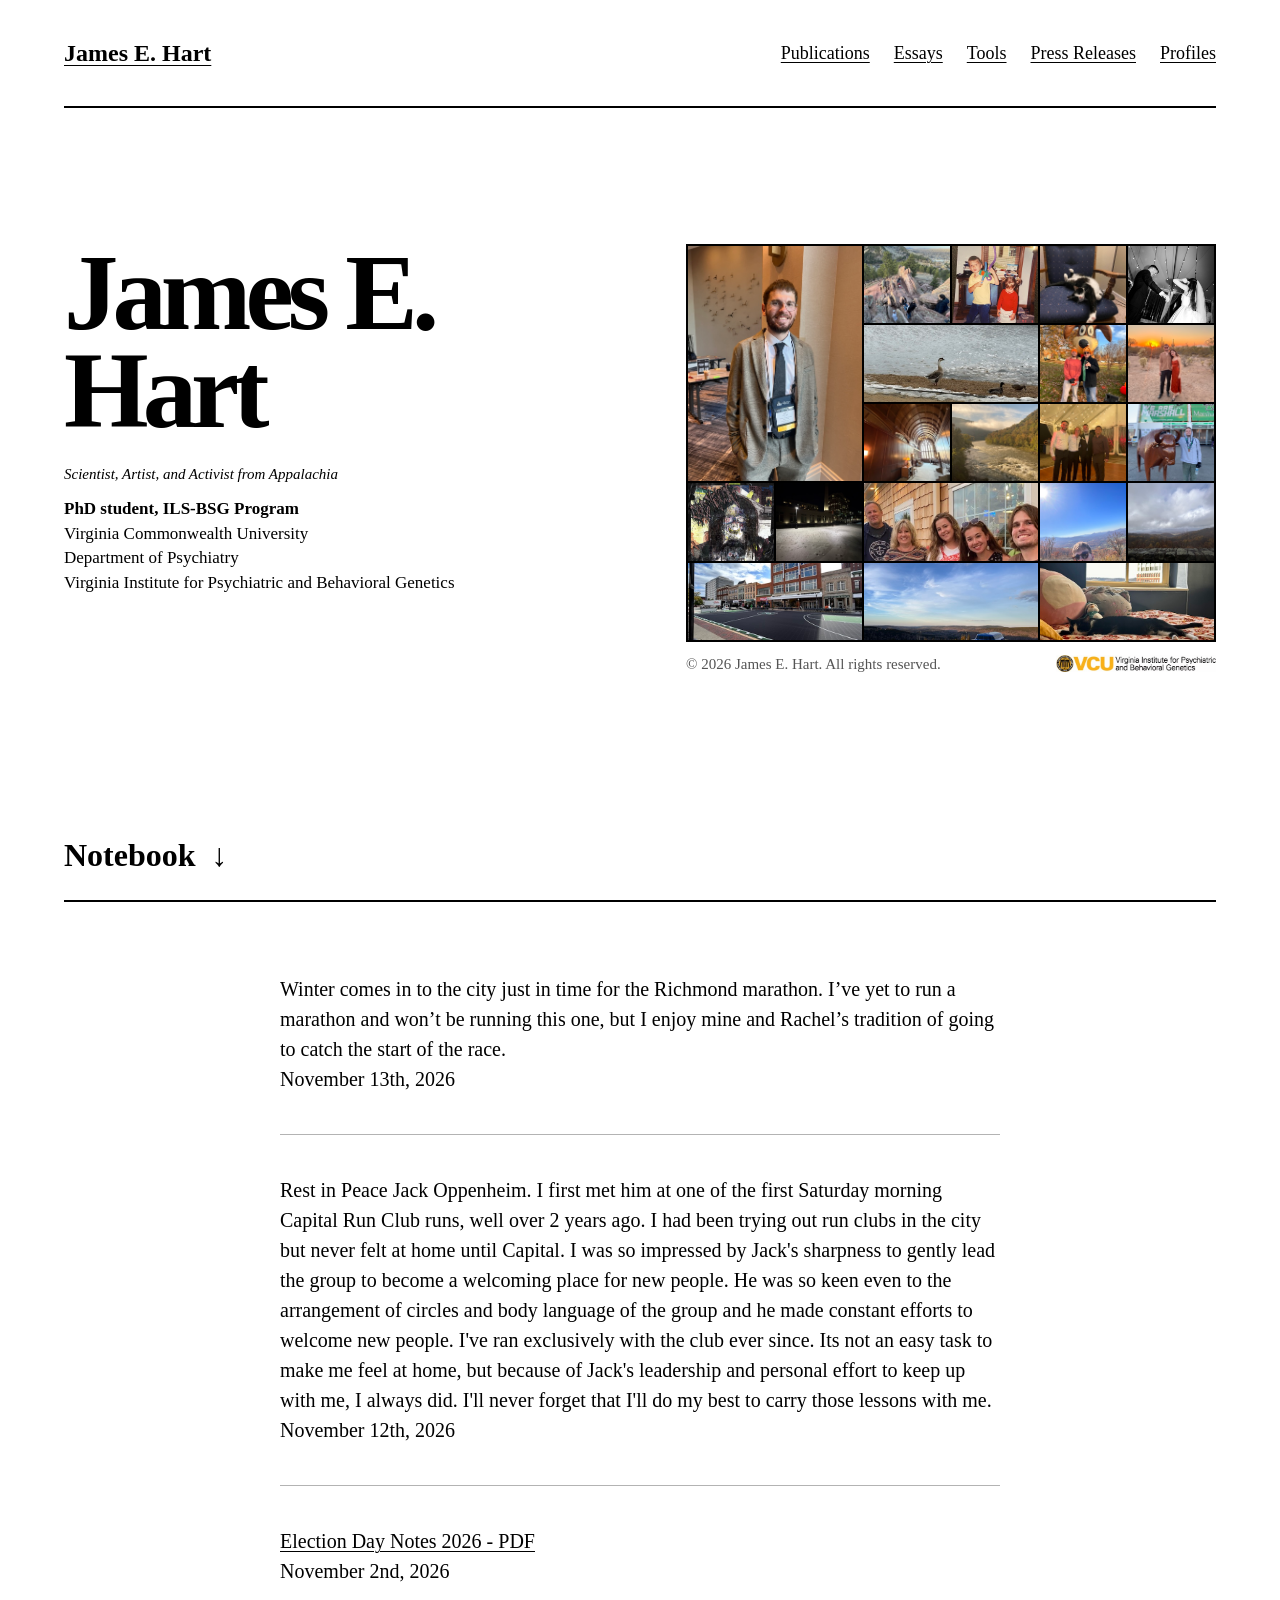
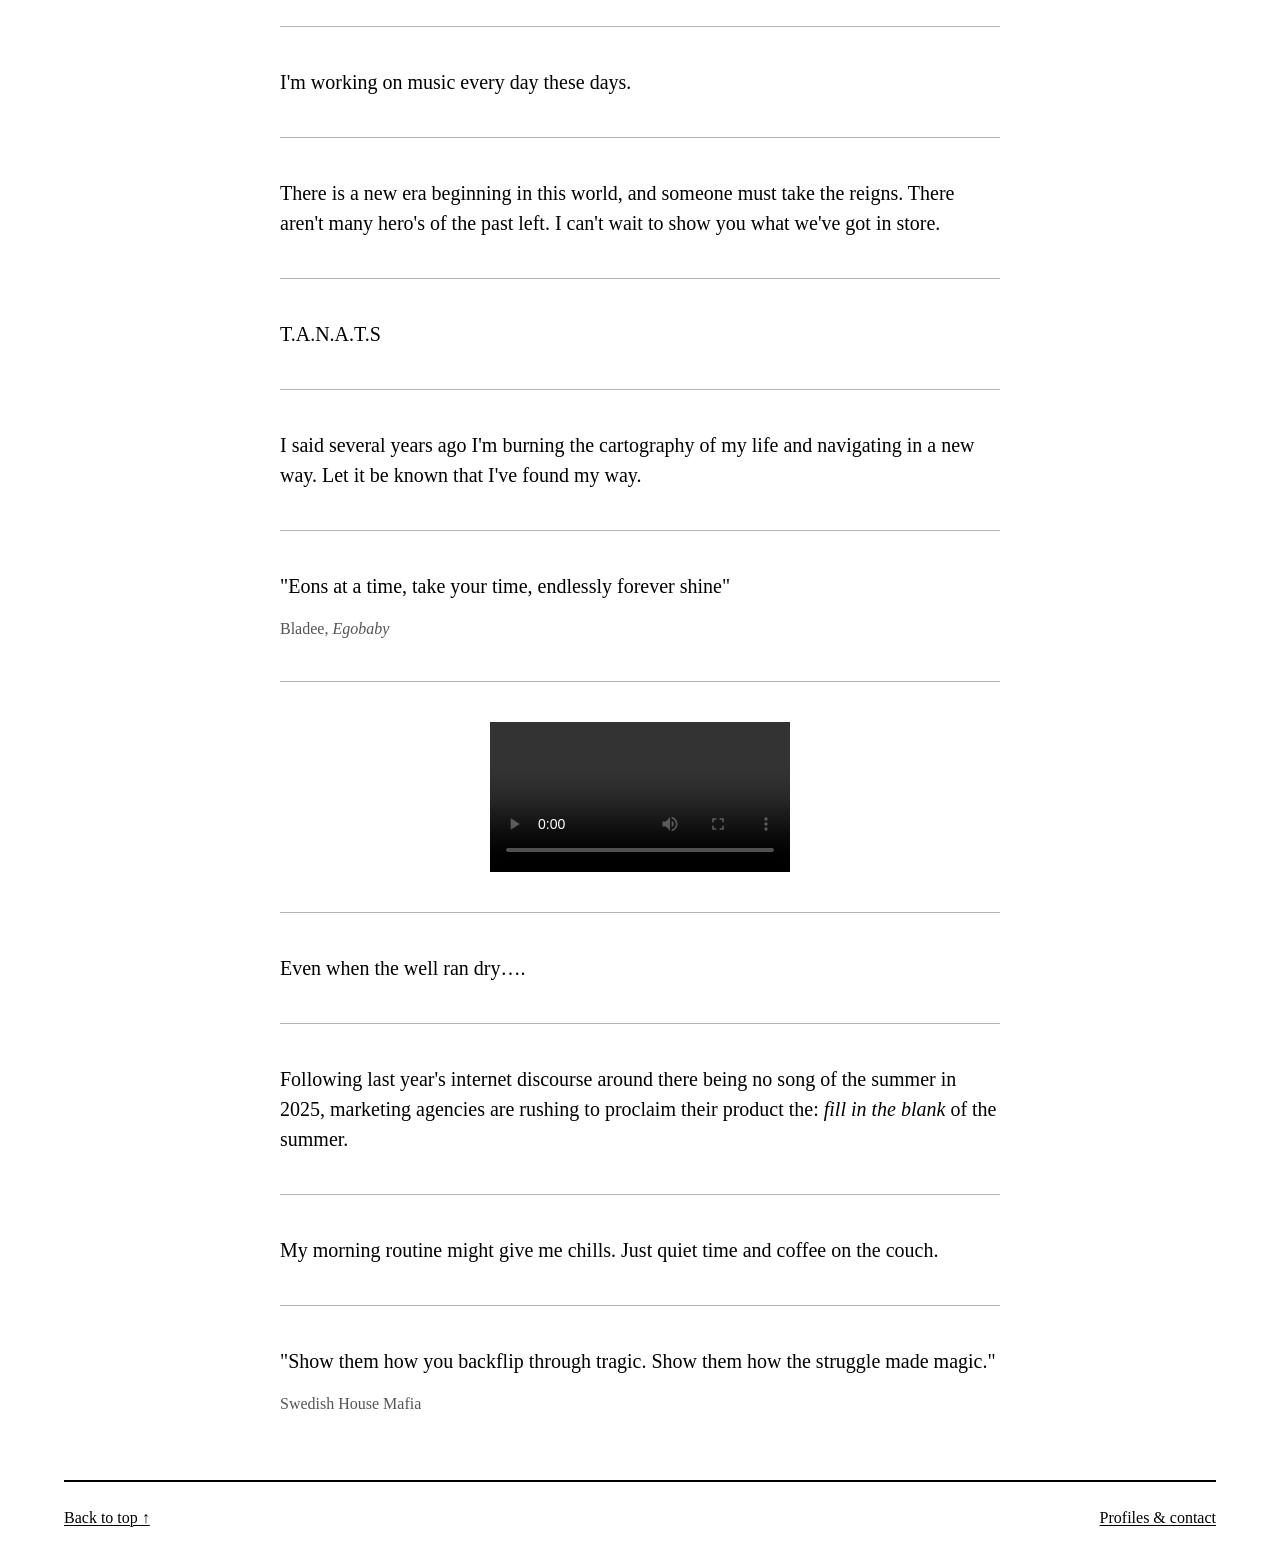
==== index.html @ 98a5e948 "Publish Richmond marathon notebook post" ====
<!doctype html>
<html lang="en">
  <head>
    <meta charset="utf-8" />
    <meta name="viewport" content="width=device-width, initial-scale=1" />
    <meta name="description" content="James E. Hart. PhD student in the ILS-BSG Program at Virginia Commonwealth University. Scientist, artist, and activist from Appalachia." />
    <title>James E. Hart</title>
    <link rel="stylesheet" href="styles.css" />
  </head>
  <body>
    <a class="skip-link" href="#main">Skip to content</a>
    <header class="site-header">
      <a class="site-name" href="index.html">James E. Hart</a>
      <nav class="site-nav" aria-label="Primary">
          <a href="publications.html">Publications</a>
          <a href="essays.html">Essays</a>
          <a href="tools.html">Tools</a>
          <a href="press-releases.html">Press Releases</a>
          <a href="profiles.html">Profiles</a>
      </nav>
    </header>
    <main id="main" class="home-page">
      <section class="introduction" aria-labelledby="name">
        <div class="introduction-content">
          <div class="introduction-copy">
            <h1 id="name">James E.<br /> Hart</h1>
            <p class="home-bio">Scientist, Artist, and Activist from Appalachia</p>
            <p class="affiliation">
              <strong>PhD student, ILS-BSG Program</strong><br />
              Virginia Commonwealth University<br />
              Department of Psychiatry<br />
              Virginia Institute for Psychiatric and Behavioral Genetics
            </p>
          </div>
          <figure class="personal-photos">
            <div class="photo-collage">
              <img class="collage-photo--featured" src="assets/personal-photos/img-4682.jpg" alt="James E. Hart in a suit at a conference" width="750" height="1000" fetchpriority="high" decoding="async" />
              <img class="collage-photo--trail" src="assets/personal-photos/img-1115.jpg" alt="Hikers on a rocky overlook above a wooded valley" width="360" height="480" decoding="async" />
              <img class="collage-photo--childhood" src="assets/personal-photos/img-0429.jpg" alt="Two children standing together at home" width="476" height="480" decoding="async" />
              <img class="collage-photo--cat" src="assets/personal-photos/img-1370.jpg" alt="A cat stretched out on a blue armchair" width="360" height="480" decoding="async" />
              <img class="collage-photo--wedding" src="assets/personal-photos/rachel-jimmy-320.jpg" alt="A couple celebrating their wedding under string lights" width="320" height="480" decoding="async" />
              <img class="collage-photo--river" src="assets/personal-photos/img-0581.jpg" alt="Geese beside a partially frozen river" width="480" height="360" decoding="async" />
              <img class="collage-photo--mascot" src="assets/personal-photos/img-0016.jpg" alt="Two people beside a large dog mascot on an autumn day" width="360" height="480" decoding="async" />
              <img class="collage-photo--sunset" src="assets/personal-photos/img-9806.jpg" alt="A couple together outdoors at sunset" width="360" height="480" decoding="async" />
              <img class="collage-photo--walkway" src="assets/personal-photos/img-0617.jpg" alt="Inside a covered wooden footbridge" width="360" height="480" decoding="async" />
              <img class="collage-photo--rapids" src="assets/personal-photos/img-1454-2.jpg" alt="Sunlight over a river running between wooded hills" width="360" height="480" decoding="async" />
              <img class="collage-photo--friends" src="assets/personal-photos/img-7193.jpg" alt="Four friends dressed up beneath string lights" width="360" height="480" decoding="async" />
              <img class="collage-photo--marshall" src="assets/personal-photos/img-4035.jpg" alt="James beside a bronze bison at Marshall University" width="360" height="480" decoding="async" />
              <img class="collage-photo--artwork" src="assets/personal-photos/cold-visions-cover.webp" alt="Bladee's Cold Visions album cover" width="1065" height="1065" decoding="async" />
              <img class="collage-photo--snow" src="assets/personal-photos/img-0533.jpg" alt="A snow-covered walkway at night" width="480" height="360" decoding="async" />
              <img class="collage-photo--family" src="assets/personal-photos/img-7211.jpg" alt="Five people sitting together on a porch" width="480" height="480" decoding="async" />
              <img class="collage-photo--overlook" src="assets/personal-photos/img-4969.jpg" alt="A sunny mountain view with a face peeking into the foreground" width="480" height="360" decoding="async" />
              <img class="collage-photo--mountains" src="assets/personal-photos/img-4979.jpg" alt="Layered mountains beneath a cloudy sky" width="480" height="360" decoding="async" />
              <img class="collage-photo--downtown" src="assets/personal-photos/img-4902.jpg" alt="Brick buildings along a downtown street" width="480" height="360" decoding="async" />
              <img class="collage-photo--ski" src="assets/personal-photos/img-6771.jpg" alt="A ski lift against a mountain skyline" width="480" height="360" decoding="async" />
              <img class="collage-photo--bed" src="assets/personal-photos/img-5001.jpg" alt="A cat stretched across a bed beside a sunlit window" width="480" height="360" decoding="async" />
            </div>
            <figcaption>
              <span>&copy; 2026 James E. Hart. All rights reserved.</span>
              <img class="institute-mark" src="assets/personal-photos/vipbg-mark.jpg" alt="Virginia Commonwealth University, Virginia Institute for Psychiatric and Behavioral Genetics" width="480" height="51" decoding="async" />
            </figcaption>
          </figure>
        </div>
        <a class="notebook-jump" href="#notebook">
          <span>Notebook</span><span aria-hidden="true">↓</span>
        </a>
      </section>

      <section id="notebook" class="notebook" aria-label="Notebook" tabindex="-1">
        <div class="reading-column">
          <div class="notebook-entries">
            <article id="richmond-marathon-2026" class="notebook-entry" aria-label="Richmond marathon">
              <p>
                Winter comes in to the city just in time for the Richmond marathon. I’ve yet to run a marathon and won’t be running this one, but I enjoy mine and Rachel’s tradition of going to catch the start of the race.<br />
                <time datetime="2026-11-13">November 13th, 2026</time>
              </p>
            </article>

            <article id="rest-in-peace-jack-oppenheim" class="notebook-entry" aria-label="Rest in Peace Jack Oppenheim">
              <p>
                Rest in Peace Jack Oppenheim. I first met him at one of the first Saturday morning Capital Run Club runs, well over 2 years ago. I had been trying out run clubs in the city but never felt at home until Capital. I was so impressed by Jack's sharpness to gently lead the group to become a welcoming place for new people. He was so keen even to the arrangement of circles and body language of the group and he made constant efforts to welcome new people. I've ran exclusively with the club ever since. Its not an easy task to make me feel at home, but because of Jack's leadership and personal effort to keep up with me, I always did. I'll never forget that I'll do my best to carry those lessons with me.<br />
                <time datetime="2026-11-12">November 12th, 2026</time>
              </p>
            </article>

            <article id="election-day-notes-2026" class="notebook-entry" aria-label="Election Day Notes 2026 - PDF">
              <p>
                <a href="assets/notebook/election-day-notes-2026.pdf">Election Day Notes 2026 - PDF</a><br />
                <time datetime="2026-11-02">November 2nd, 2026</time>
              </p>
            </article>

            <article class="notebook-entry" aria-label="Note">
              <p>I'm working on music every day these days.</p>
            </article>

            <article class="notebook-entry" aria-label="Note">
              <p>There is a new era beginning in this world, and someone must take the reigns. There aren't many hero's of the past left. I can't wait to show you what we've got in store.</p>
            </article>

            <article class="notebook-entry" aria-label="Note">
              <p>T.A.N.A.T.S</p>
            </article>

            <article class="notebook-entry" aria-label="Note">
              <p>I said several years ago I'm burning the cartography of my life and navigating in a new way. Let it be known that I've found my way.</p>
            </article>

            <article class="notebook-entry" aria-label="Quote from Bladee">
              <blockquote>
                <p>"Eons at a time, take your time, endlessly forever shine"</p>
              </blockquote>
              <p class="quote-credit">Bladee, <cite>Egobaby</cite></p>
            </article>

            <article class="notebook-entry" aria-label="Video">
              <video controls playsinline preload="metadata" aria-label="Notebook video">
                <source src="assets/IMG_5466.mov#t=0.1" type="video/mp4" />
                <a href="assets/IMG_5466.mov">Download the video</a>.
              </video>
            </article>

            <article class="notebook-entry" aria-label="Note">
              <p>Even when the well ran dry&hellip;.</p>
            </article>

            <article class="notebook-entry" aria-label="Note">
              <p>Following last year's internet discourse around there being no song of the summer in 2025, marketing agencies are rushing to proclaim their product the: <em>fill in the blank</em> of the summer.</p>
            </article>

            <article class="notebook-entry" aria-label="Note">
              <p>My morning routine might give me chills. Just quiet time and coffee on the couch.</p>
            </article>

            <article class="notebook-entry" aria-label="Quote from Swedish House Mafia">
              <blockquote>
                <p>"Show them how you backflip through tragic. Show them how the struggle made magic."</p>
              </blockquote>
              <p class="quote-credit">Swedish House Mafia</p>
            </article>
          </div>
        </div>
      </section>
    </main>
    <footer class="site-footer">
      <a href="#main">Back to top ↑</a>
      <a href="profiles.html">Profiles &amp; contact</a>
    </footer>
  </body>
</html>
---- styles.css ----
/* James E. Hart — black ink, white paper, and personal photographs. */
:root {
  color-scheme: light;
  --paper: #fff;
  --ink: #000;
  --secondary: #555;
  --rule: #b3b3b3;
  --site-width: 1152px;
  --reading-width: 720px;
  font-family: "Times New Roman", Times, serif;
  color: var(--ink);
  background: var(--paper);
}

* {
  box-sizing: border-box;
}

html {
  scroll-behavior: smooth;
}

body {
  margin: 0;
  font-family: inherit;
  font-size: 1.25rem;
  line-height: 1.5;
  overflow-wrap: break-word;
}

a {
  color: inherit;
  text-decoration-thickness: 1px;
  text-underline-offset: 0.15em;
}

a:hover {
  text-decoration-thickness: 2px;
}

:focus-visible {
  outline: 2px solid var(--ink);
  outline-offset: 5px;
}

img,
video {
  display: block;
  max-width: 100%;
}

figure,
blockquote {
  margin: 0;
}

h1,
h2,
h3,
p {
  margin-top: 0;
}

.skip-link {
  position: absolute;
  top: 1rem;
  left: 1rem;
  z-index: 1;
  padding: 0.5rem 1rem;
  color: var(--paper);
  background: var(--ink);
  transform: translateY(-200%);
}

.skip-link:focus {
  transform: none;
}

.site-header,
.home-page,
.site-footer {
  width: min(var(--site-width), calc(100% - 4rem));
  margin-inline: auto;
}

.site-header {
  min-height: 108px;
  display: flex;
  align-items: center;
  justify-content: space-between;
  gap: 1.5rem 3rem;
  padding-block: 1.5rem;
  border-bottom: 2px solid var(--ink);
}

.site-name {
  flex-shrink: 0;
  font-size: 1.5rem;
  font-weight: 700;
}

.site-nav {
  display: flex;
  flex-wrap: wrap;
  align-items: center;
  justify-content: flex-end;
  gap: 0.5rem 1.5rem;
  font-size: 1.125rem;
}

.site-nav a {
  display: inline-block;
  padding-block: 0.25rem;
}

.site-nav [aria-current="page"] {
  font-weight: 700;
  text-decoration-thickness: 2px;
}

/* The notebook link sits at the foot of the first screen. */
.introduction {
  min-height: calc(100svh - 108px);
  display: flex;
  flex-direction: column;
}

.introduction-content {
  flex: 1;
  display: grid;
  grid-template-columns: 1fr 1.12fr;
  align-items: start;
  align-content: center;
  gap: 4rem;
  padding-block: 2rem;
}

.introduction h1 {
  margin: 0 0 1.5rem;
  font-size: clamp(4.5rem, 8.5vw, 7.5rem);
  font-weight: 700;
  line-height: 0.9;
  letter-spacing: -0.055em;
}

.home-bio {
  margin-bottom: 0.75rem;
  font-size: 0.9375rem;
  font-style: italic;
  line-height: 1.4;
}

.affiliation {
  max-width: 27rem;
  margin-bottom: 0;
  font-size: 1.0625rem;
  line-height: 1.45;
}

.personal-photos {
  width: min(100%, 530px, 70svh);
  justify-self: end;
}

.photo-collage {
  display: grid;
  grid-template-columns: repeat(6, minmax(0, 1fr));
  grid-template-rows: repeat(5, minmax(0, 1fr));
  grid-template-areas:
    "portrait portrait trail childhood cat wedding"
    "portrait portrait river river mascot sunset"
    "portrait portrait walkway rapids friends marshall"
    "artwork snow family family overlook mountains"
    "downtown downtown ski ski bed bed";
  gap: 2px;
  aspect-ratio: 4 / 3;
  border: 2px solid var(--ink);
  background: var(--ink);
}

.photo-collage img {
  min-width: 0;
  min-height: 0;
  width: 100%;
  height: 100%;
  object-fit: cover;
  object-position: var(--crop, center);
}

.collage-photo--featured { grid-area: portrait; }
.collage-photo--trail { grid-area: trail; }
.collage-photo--childhood { grid-area: childhood; }
.collage-photo--cat { grid-area: cat; }
.collage-photo--wedding { grid-area: wedding; --crop: 50% 35%; }
.collage-photo--river { grid-area: river; --crop: 50% 80%; }
.collage-photo--mascot { grid-area: mascot; --crop: 50% 35%; }
.collage-photo--sunset { grid-area: sunset; --crop: 50% 60%; }
.collage-photo--walkway { grid-area: walkway; }
.collage-photo--rapids { grid-area: rapids; }
.collage-photo--friends { grid-area: friends; --crop: 50% 40%; }
.collage-photo--marshall { grid-area: marshall; --crop: 50% 35%; }
.collage-photo--artwork { grid-area: artwork; --crop: 50% 0%; }
.collage-photo--snow { grid-area: snow; }
.collage-photo--family { grid-area: family; --crop: 50% 48%; }
.collage-photo--overlook { grid-area: overlook; --crop: 50% 80%; }
.collage-photo--mountains { grid-area: mountains; }
.collage-photo--downtown { grid-area: downtown; }
.collage-photo--ski { grid-area: ski; }
.collage-photo--bed { grid-area: bed; --crop: 50% 65%; }

.personal-photos figcaption {
  display: flex;
  align-items: center;
  justify-content: space-between;
  gap: 1rem;
  margin-top: 0.75rem;
  color: var(--secondary);
  font-size: 0.9375rem;
  line-height: 1.35;
}

.institute-mark {
  flex-shrink: 0;
  width: min(160px, 40%);
  height: auto;
}

.notebook-jump {
  display: flex;
  align-items: center;
  gap: 1rem;
  align-self: flex-start;
  min-height: 90px;
  font-size: 2rem;
  font-weight: 700;
  text-decoration: none;
}

.notebook-jump:hover span:first-child {
  text-decoration: underline;
  text-underline-offset: 0.15em;
}

/* Notes share one quiet reading column, with no cards or decorative labels. */
.notebook {
  padding-block: 4.5rem 1.5rem;
  border-top: 2px solid var(--ink);
  scroll-margin-top: 1rem;
}

.notebook:focus {
  outline: none;
}

.reading-column {
  max-width: var(--reading-width);
  margin-inline: auto;
}

.notebook-entry {
  padding-bottom: 2.5rem;
}

.notebook-entry + .notebook-entry {
  padding-top: 2.5rem;
  border-top: 1px solid var(--rule);
}

.notebook-entry p {
  margin-bottom: 0;
}

.notebook-entry blockquote {
  font-size: inherit;
  line-height: inherit;
}

.notebook-entry .quote-credit {
  margin-top: 1rem;
  font-size: 1rem;
  color: var(--secondary);
}

.notebook-entry video {
  width: auto;
  max-height: 32rem;
  margin-inline: auto;
  background: var(--ink);
}

/* Research and writing use the same plain typography as the notebook. */
.content-page {
  width: min(860px, calc(100% - 4rem));
  min-height: calc(100svh - 245px);
  margin-inline: auto;
  padding-block: 3.5rem 4rem;
}

.content-page > h1 {
  margin-bottom: 3rem;
  font-size: clamp(3rem, 6vw, 4.5rem);
  line-height: 1;
  letter-spacing: -0.045em;
}

.pub-year + .pub-year {
  margin-top: 3rem;
}

.pub-year h2 {
  margin-bottom: 1.5rem;
  font-size: 2rem;
  line-height: 1;
}

.pub-card {
  padding-bottom: 2rem;
  border-bottom: 1px solid var(--rule);
}

.pub-card + .pub-card {
  padding-top: 2rem;
}

.essay-card + .essay-card {
  margin-top: 2rem;
  padding-top: 2rem;
  border-top: 1px solid var(--rule);
}

.pub-title,
.essay-title {
  margin-bottom: 0.75rem;
  font-size: 1.5rem;
  line-height: 1.25;
}

.pub-type {
  margin-bottom: 0.5rem;
  font-size: 1rem;
  color: var(--secondary);
}

.pub-authors,
.pub-venue {
  margin-bottom: 0.5rem;
  font-size: 1.125rem;
  line-height: 1.4;
}

.pub-venue {
  font-style: italic;
}

.essay-meta {
  display: flex;
  flex-wrap: wrap;
  gap: 0.5rem 1rem;
  color: var(--secondary);
  font-size: 1rem;
}

.press-summary {
  max-width: 65ch;
  margin-bottom: 0;
}

.profiles-layout {
  display: grid;
  grid-template-columns: minmax(0, 1fr) 264px;
  align-items: start;
  gap: 3rem;
}

.profile-links {
  margin: 0;
  padding-left: 1.25rem;
  font-size: 1.375rem;
}

.profile-links li + li {
  margin-top: 0.75rem;
}

.profile-links a {
  overflow-wrap: anywhere;
}

.profile-photo img {
  width: 100%;
  height: auto;
  aspect-ratio: 627 / 513;
  object-fit: cover;
  object-position: center top;
  border: 2px solid var(--ink);
}

.site-footer {
  display: flex;
  justify-content: space-between;
  flex-wrap: wrap;
  gap: 1rem 2rem;
  padding-block: 1.5rem 2rem;
  border-top: 2px solid var(--ink);
  font-size: 1rem;
}

@media (max-width: 900px) {
  .site-header {
    align-items: flex-start;
    flex-direction: column;
    gap: 0.75rem;
  }

  .site-nav {
    justify-content: flex-start;
  }

  .introduction {
    min-height: calc(100svh - 148px);
  }

  .introduction-content {
    gap: 2.5rem;
  }

  .introduction h1 {
    font-size: 5rem;
  }
}

@media (max-width: 600px) {
  .site-header,
  .home-page,
  .content-page,
  .site-footer {
    width: calc(100% - 2rem);
  }

  .site-header {
    padding-block: 1rem;
  }

  .site-nav {
    gap: 0.25rem 1rem;
    font-size: 1.0625rem;
  }

  .introduction {
    min-height: calc(100svh - 154px);
  }

  .introduction-content {
    grid-template-columns: 1fr;
    gap: 1.5rem;
    padding-block: 1.75rem 1rem;
  }

  .introduction h1 {
    margin-bottom: 1.25rem;
    font-size: clamp(2.5rem, 12vw, 4.5rem);
  }

  .introduction h1 br {
    display: none;
  }

  .personal-photos {
    width: min(100%, 25.5rem, 46svh);
    justify-self: start;
  }

  .notebook-jump {
    min-height: 80px;
    font-size: 1.75rem;
  }

  .notebook {
    padding-top: 3rem;
  }

  .content-page {
    padding-block: 2.5rem 3rem;
  }

  .content-page > h1 {
    margin-bottom: 2rem;
  }

  .profiles-layout {
    grid-template-columns: 1fr;
    gap: 2rem;
  }

  .profile-photo {
    max-width: 264px;
  }
}

@media (prefers-reduced-motion: reduce) {
  html {
    scroll-behavior: auto;
  }
}
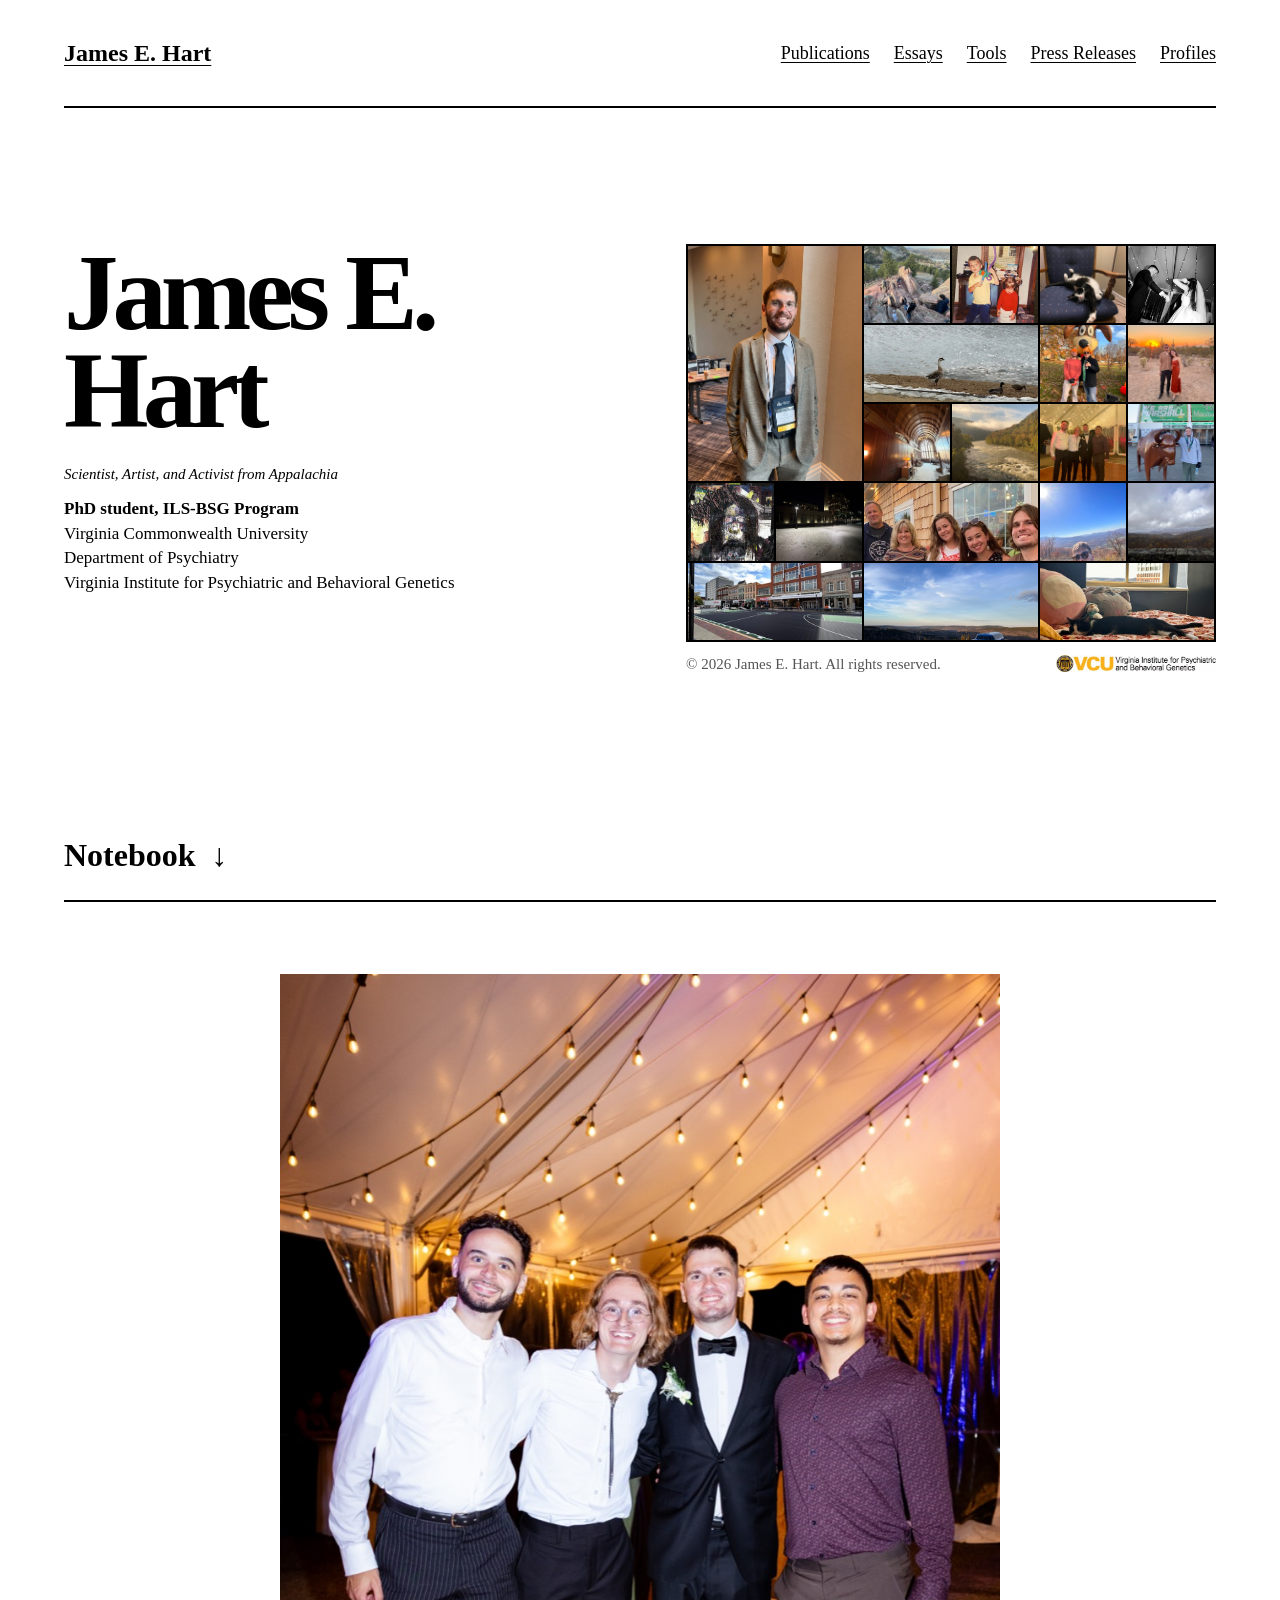
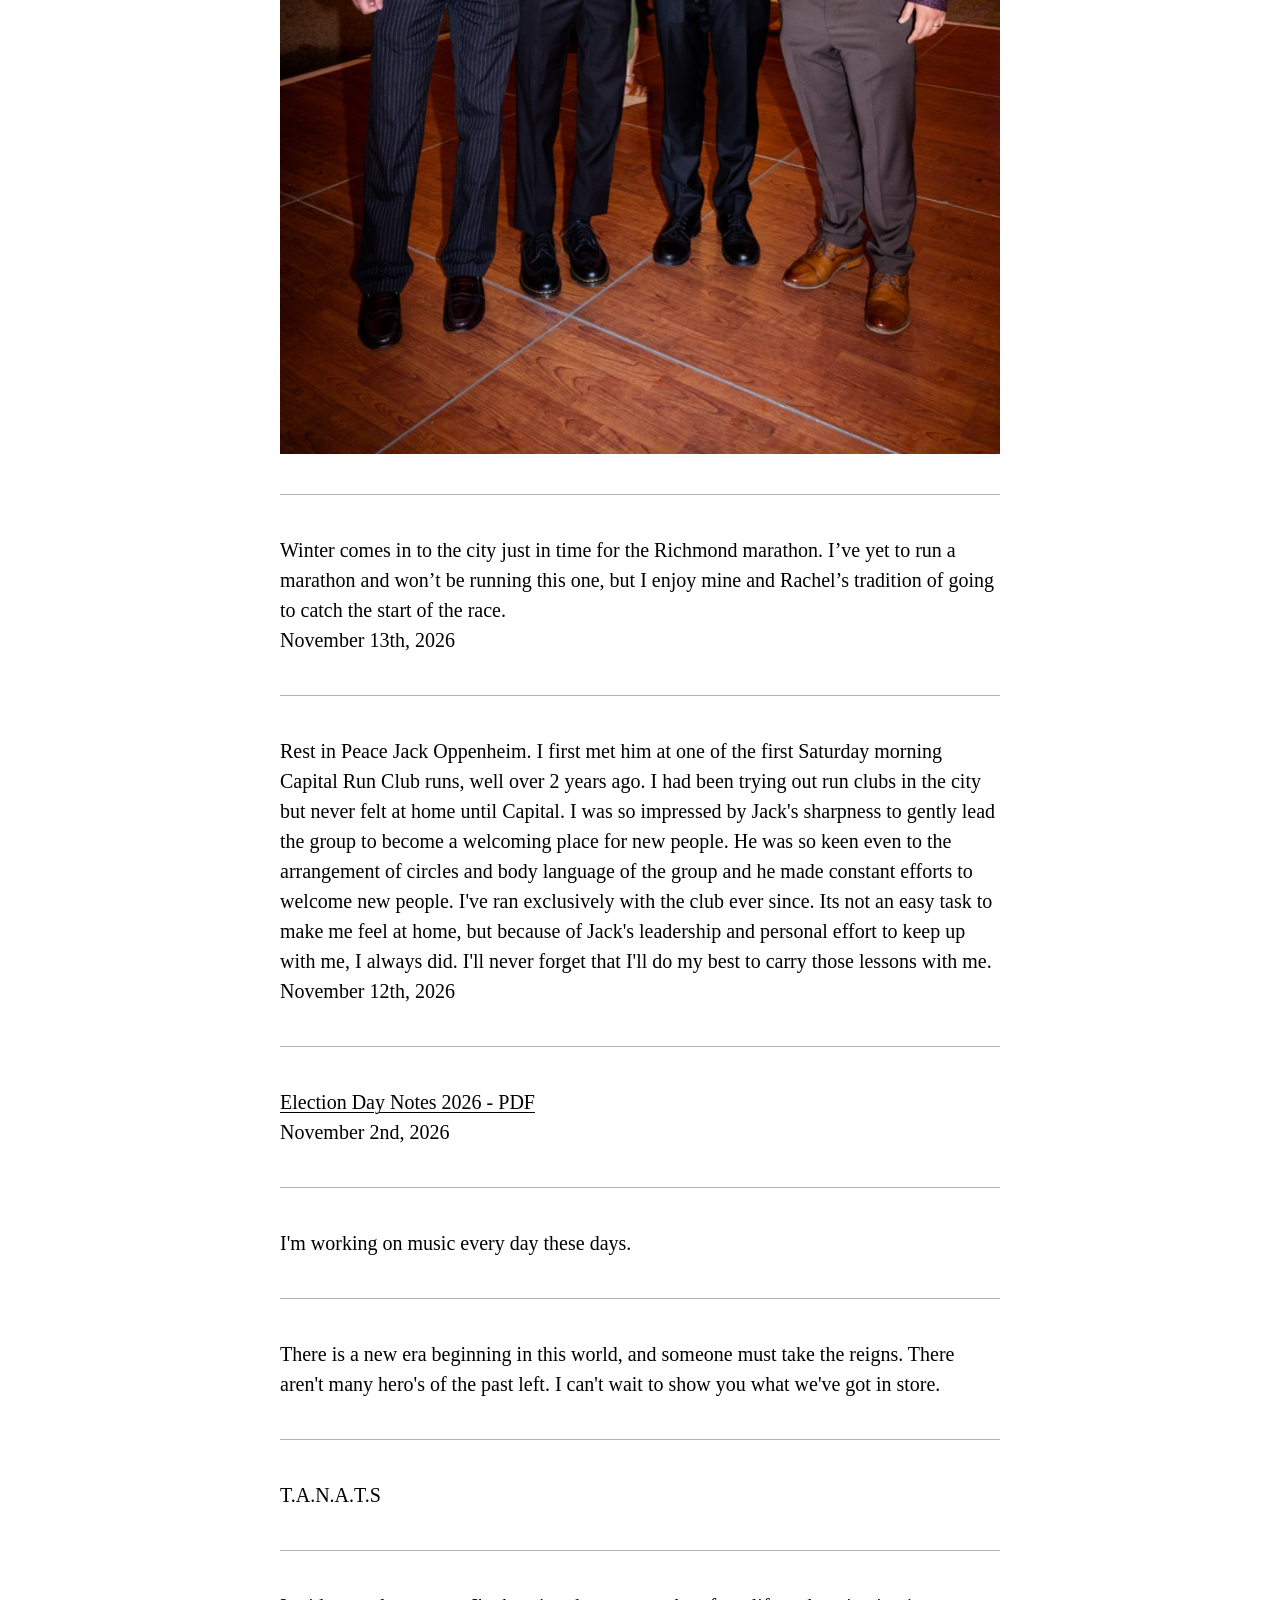
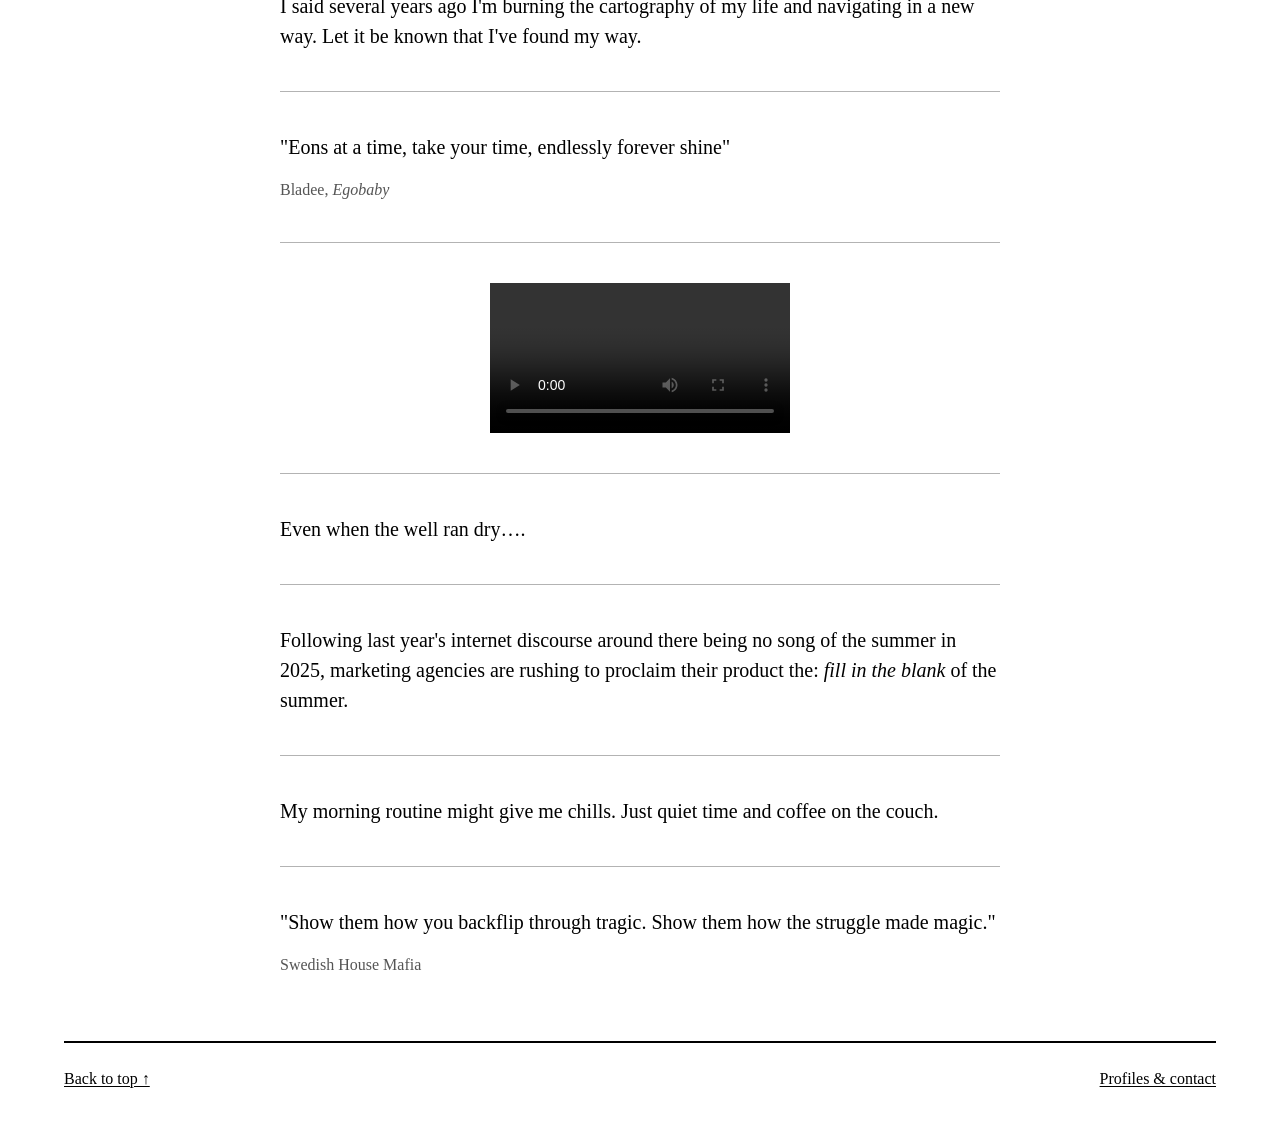
==== commit 73be8b03: "Publish undated notebook photo" ====
--- a/index.html
+++ b/index.html
@@ -69,6 +69,10 @@
       <section id="notebook" class="notebook" aria-label="Notebook" tabindex="-1">
         <div class="reading-column">
           <div class="notebook-entries">
+            <article id="friends-under-string-lights" class="notebook-entry" aria-label="Photo">
+              <img src="assets/notebook/friends-under-string-lights.jpg" alt="Four people dressed for a celebration under string lights" width="853" height="1280" loading="lazy" decoding="async" />
+            </article>
+
             <article id="richmond-marathon-2026" class="notebook-entry" aria-label="Richmond marathon">
               <p>
                 Winter comes in to the city just in time for the Richmond marathon. I’ve yet to run a marathon and won’t be running this one, but I enjoy mine and Rachel’s tradition of going to catch the start of the race.<br />
--- a/styles.css
+++ b/styles.css
@@ -270,6 +270,10 @@
   margin-bottom: 0;
 }
 
+.notebook-entry img {
+  height: auto;
+}
+
 .notebook-entry blockquote {
   font-size: inherit;
   line-height: inherit;
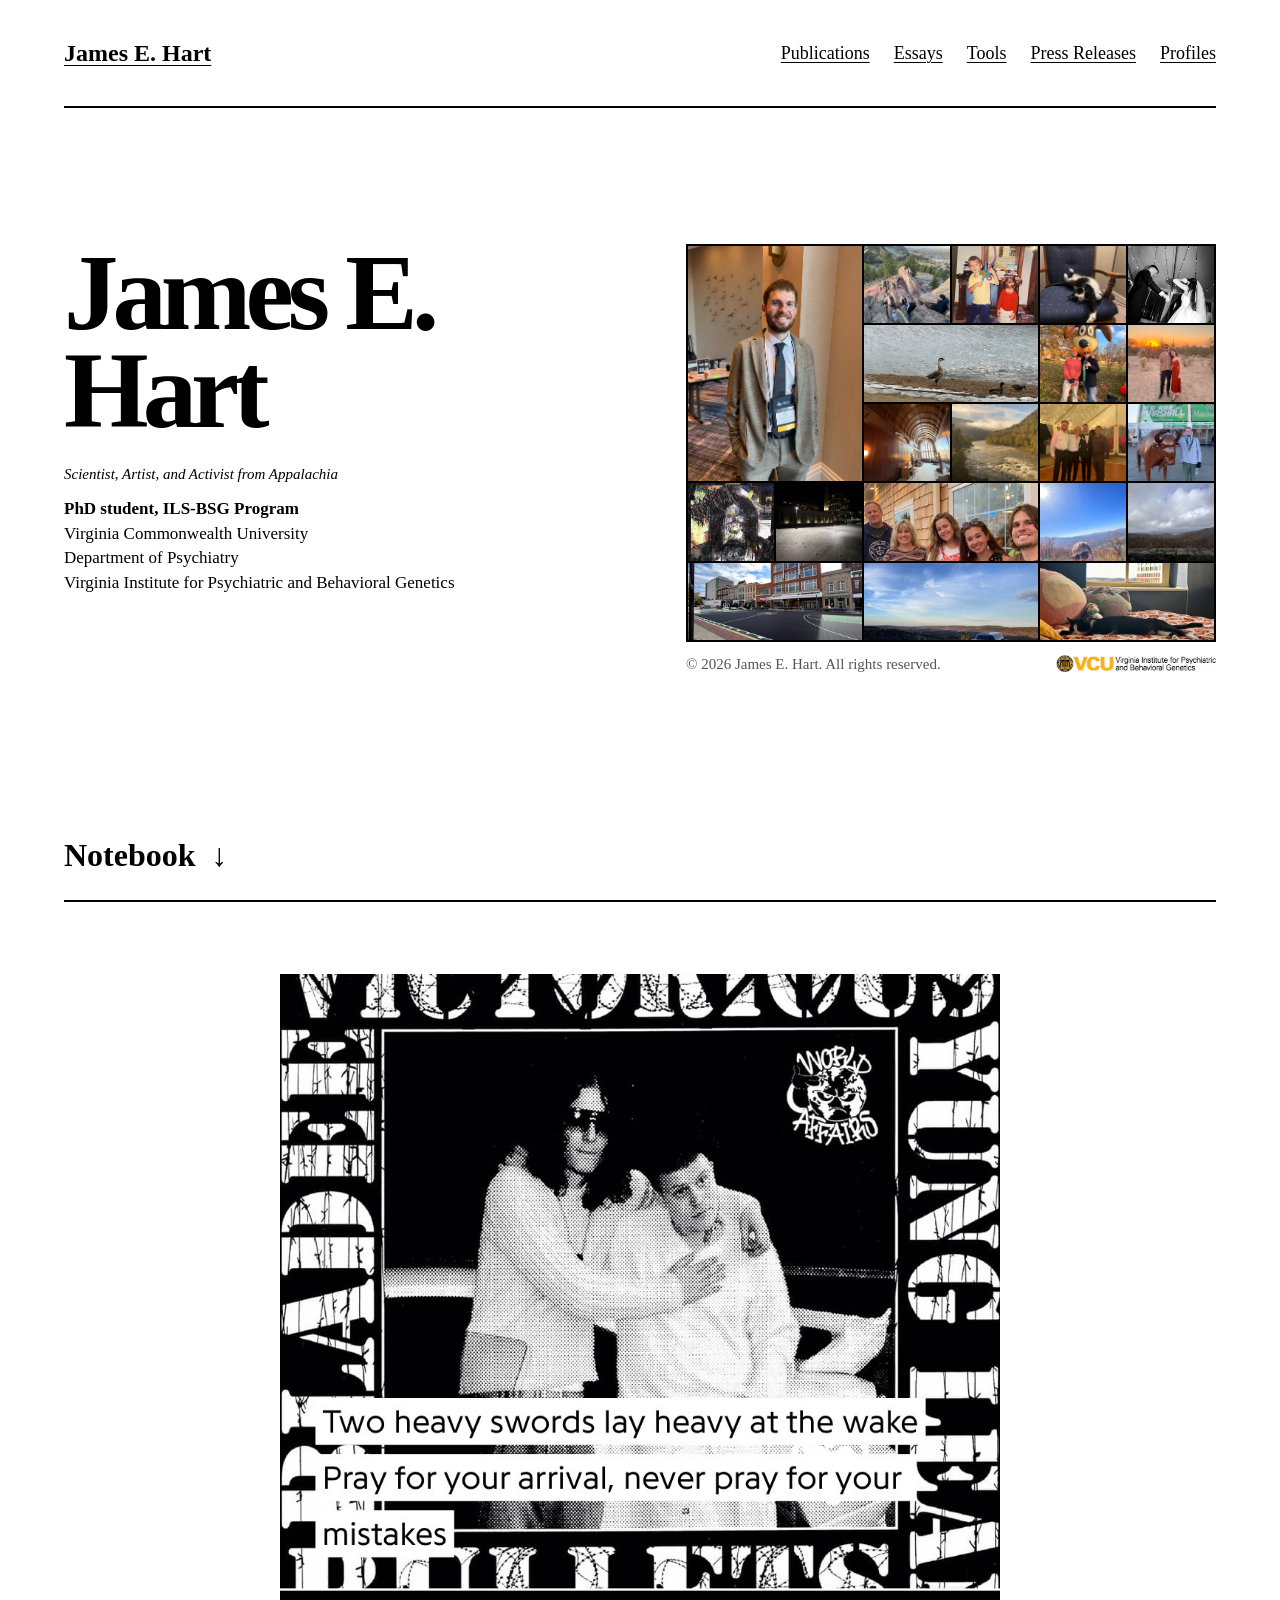
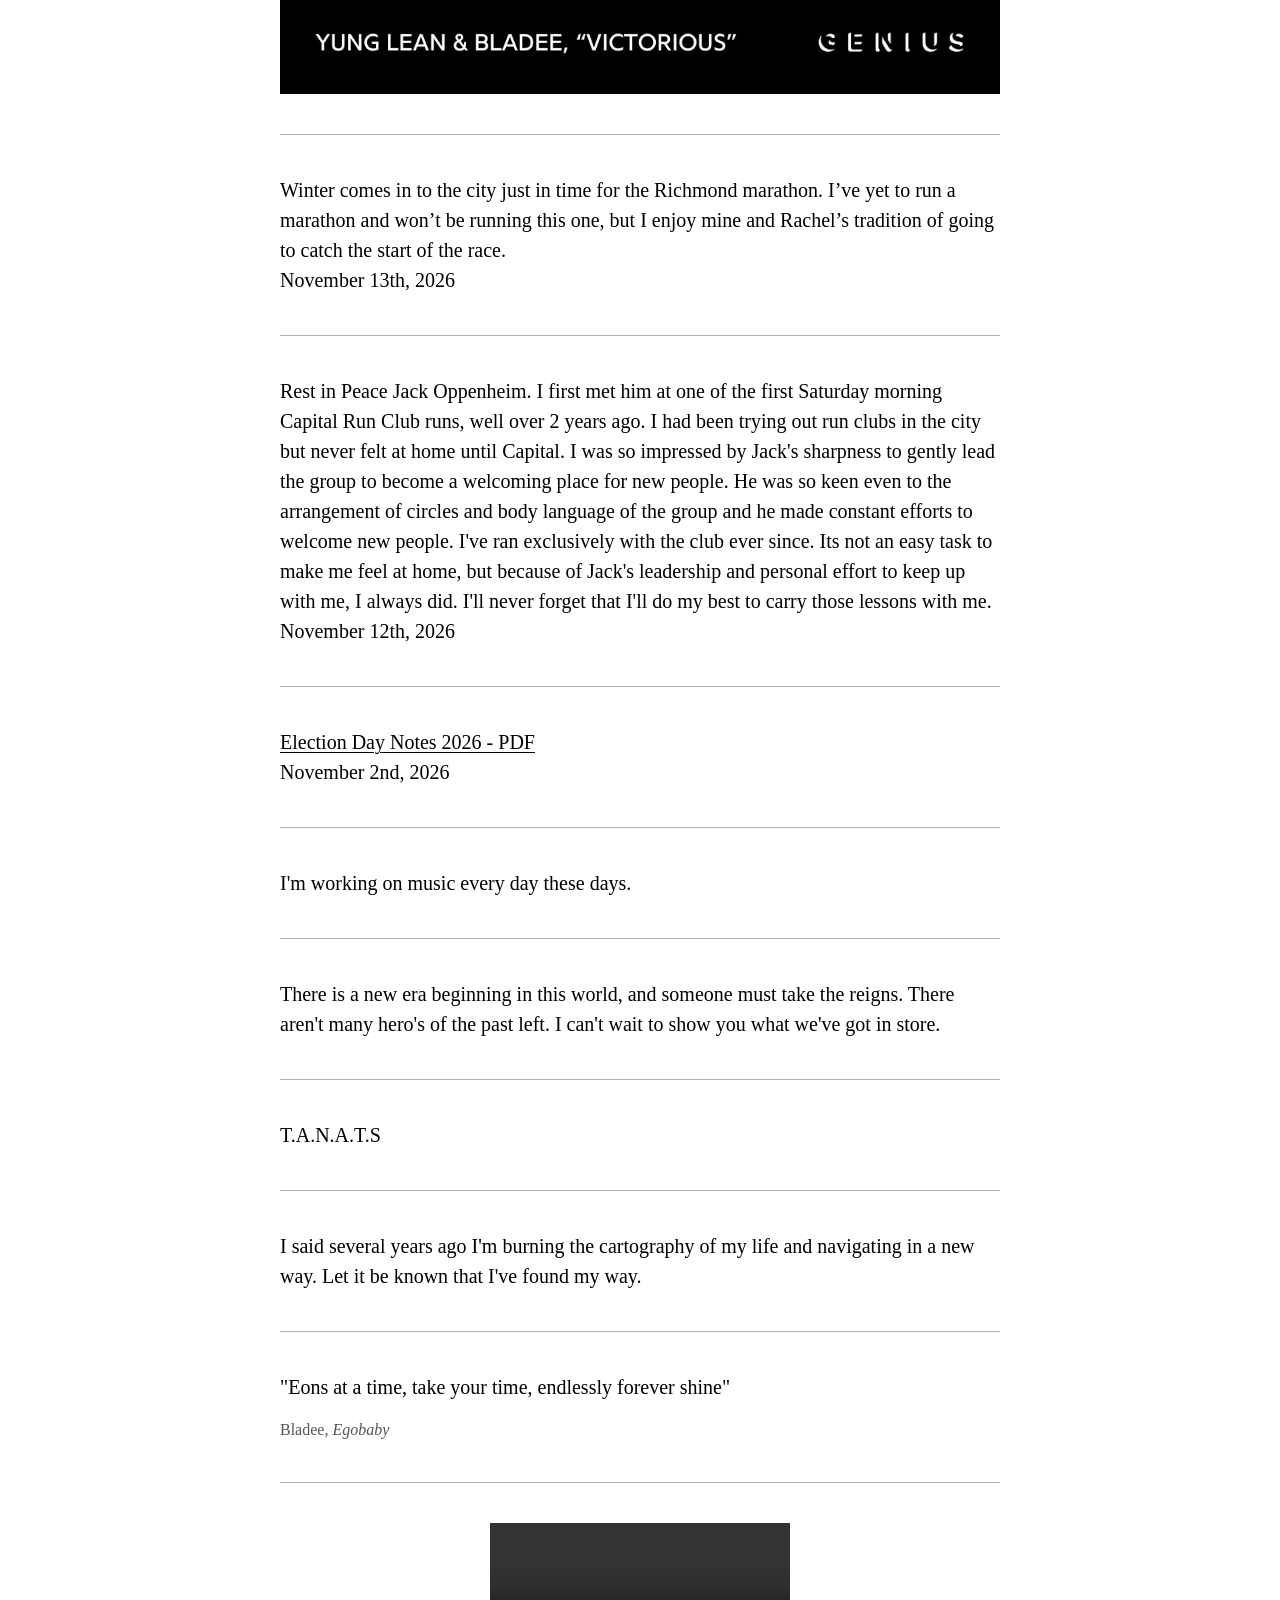
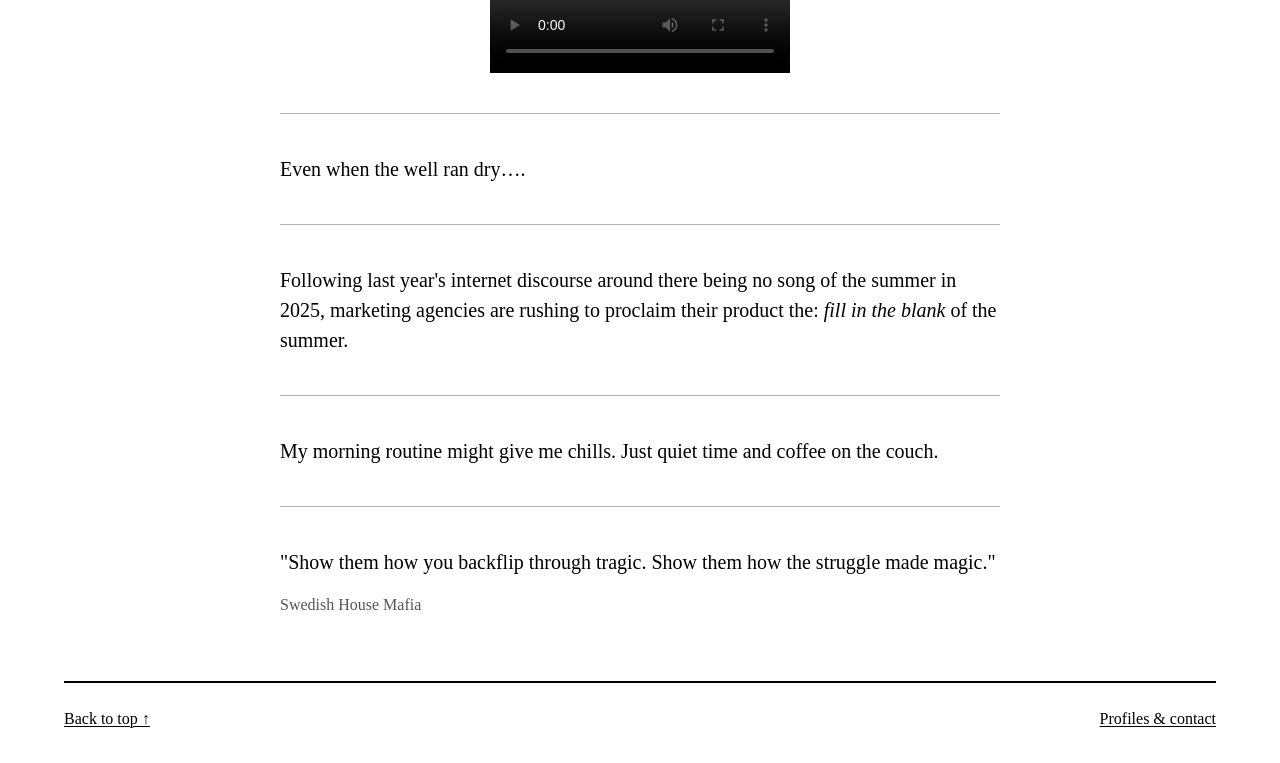
==== commit 339acbb3: "Replace notebook photo with Victorious image" ====
--- a/index.html
+++ b/index.html
@@ -69,8 +69,8 @@
       <section id="notebook" class="notebook" aria-label="Notebook" tabindex="-1">
         <div class="reading-column">
           <div class="notebook-entries">
-            <article id="friends-under-string-lights" class="notebook-entry" aria-label="Photo">
-              <img src="assets/notebook/friends-under-string-lights.jpg" alt="Four people dressed for a celebration under string lights" width="853" height="1280" loading="lazy" decoding="async" />
+            <article id="victorious-yung-lean-bladee" class="notebook-entry" aria-label="Victorious by Yung Lean and Bladee">
+              <img src="assets/notebook/victorious-yung-lean-bladee.jpg" alt="Black-and-white Yung Lean and Bladee Victorious graphic with a lyric excerpt" width="975" height="975" loading="lazy" decoding="async" />
             </article>
 
             <article id="richmond-marathon-2026" class="notebook-entry" aria-label="Richmond marathon">
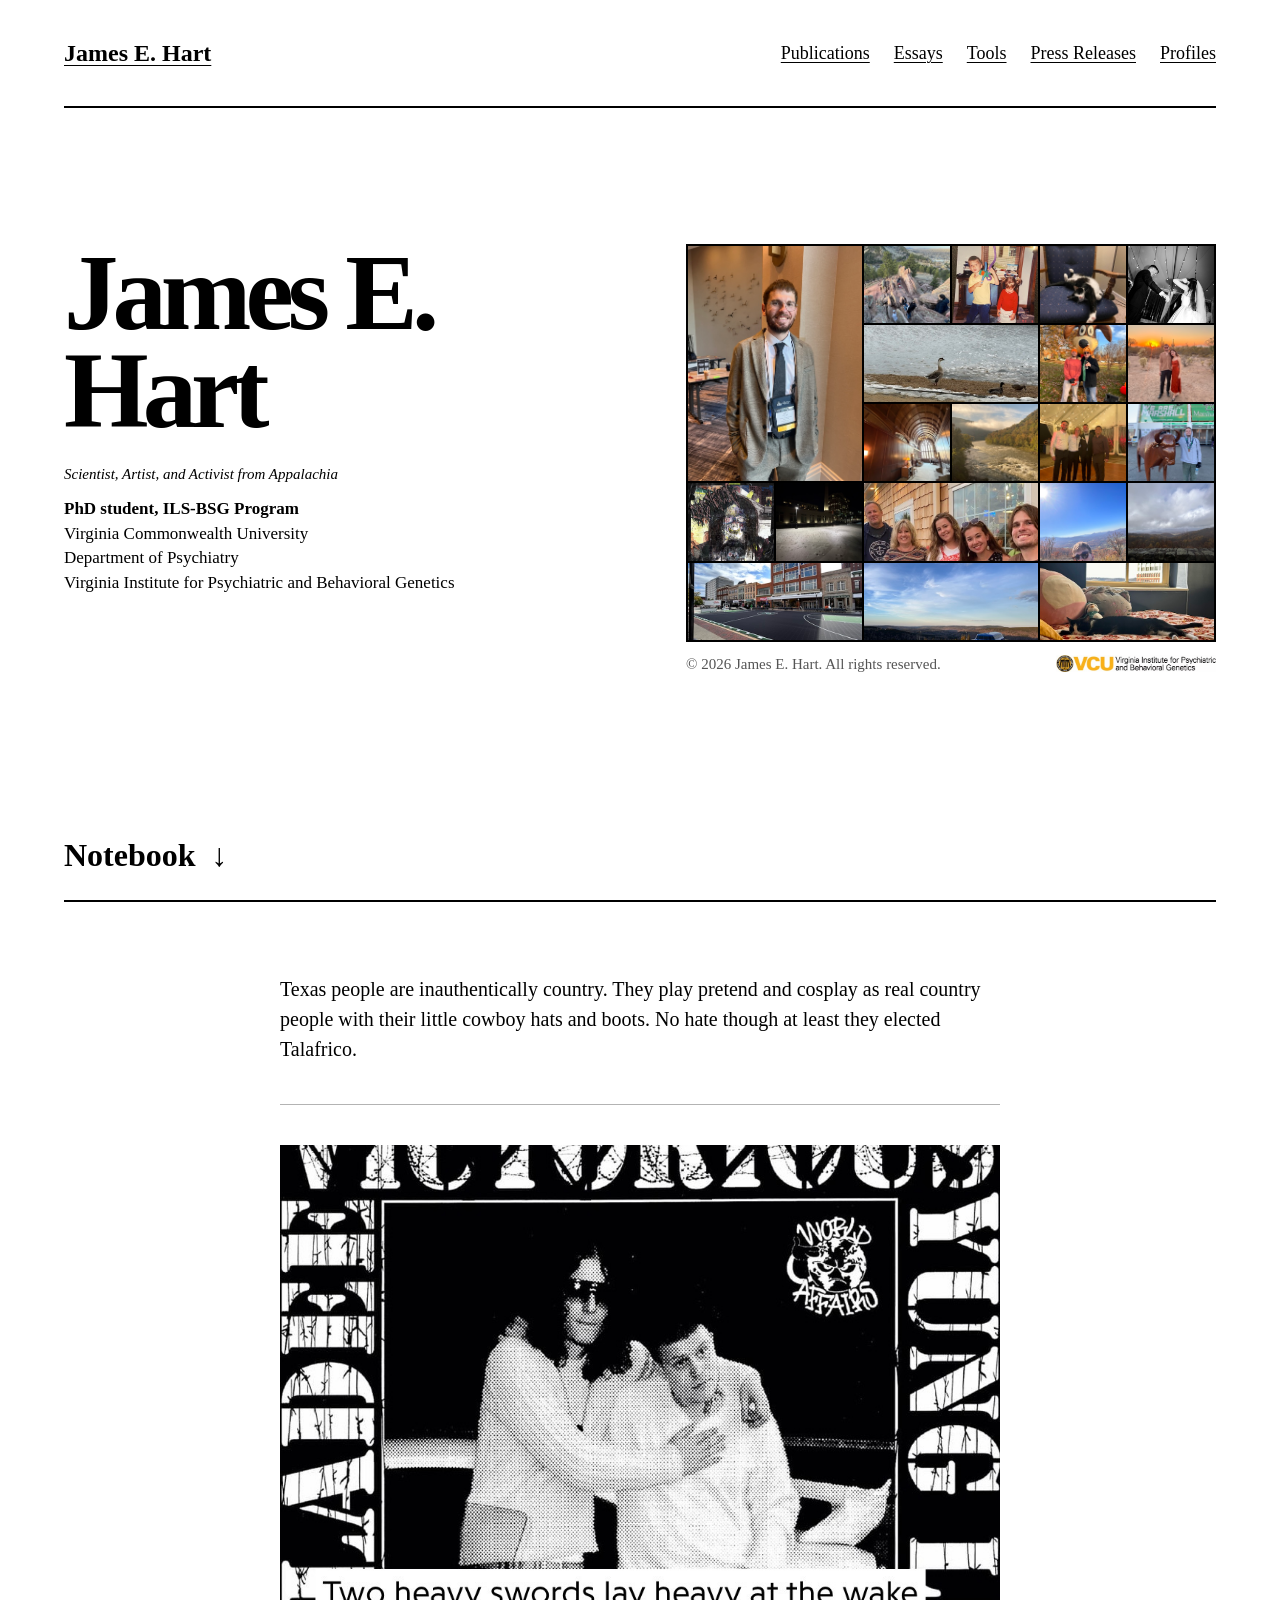
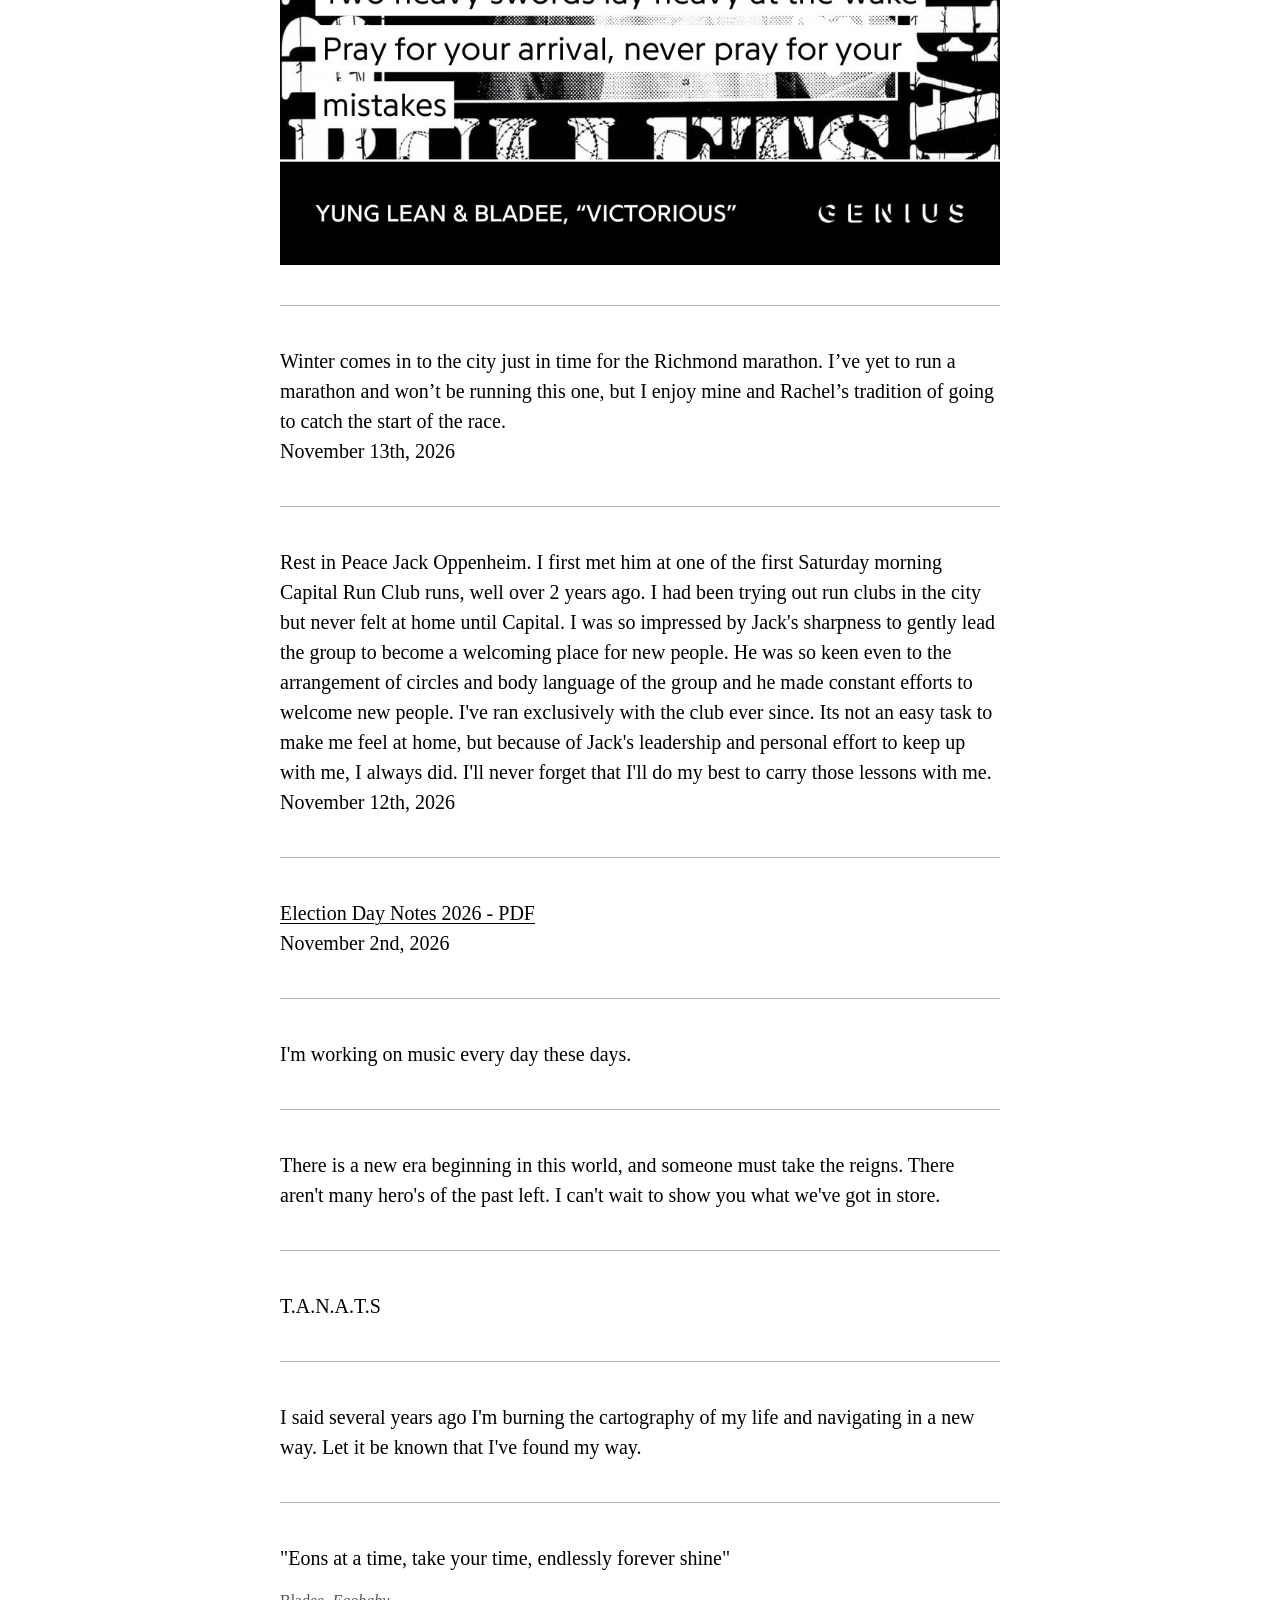
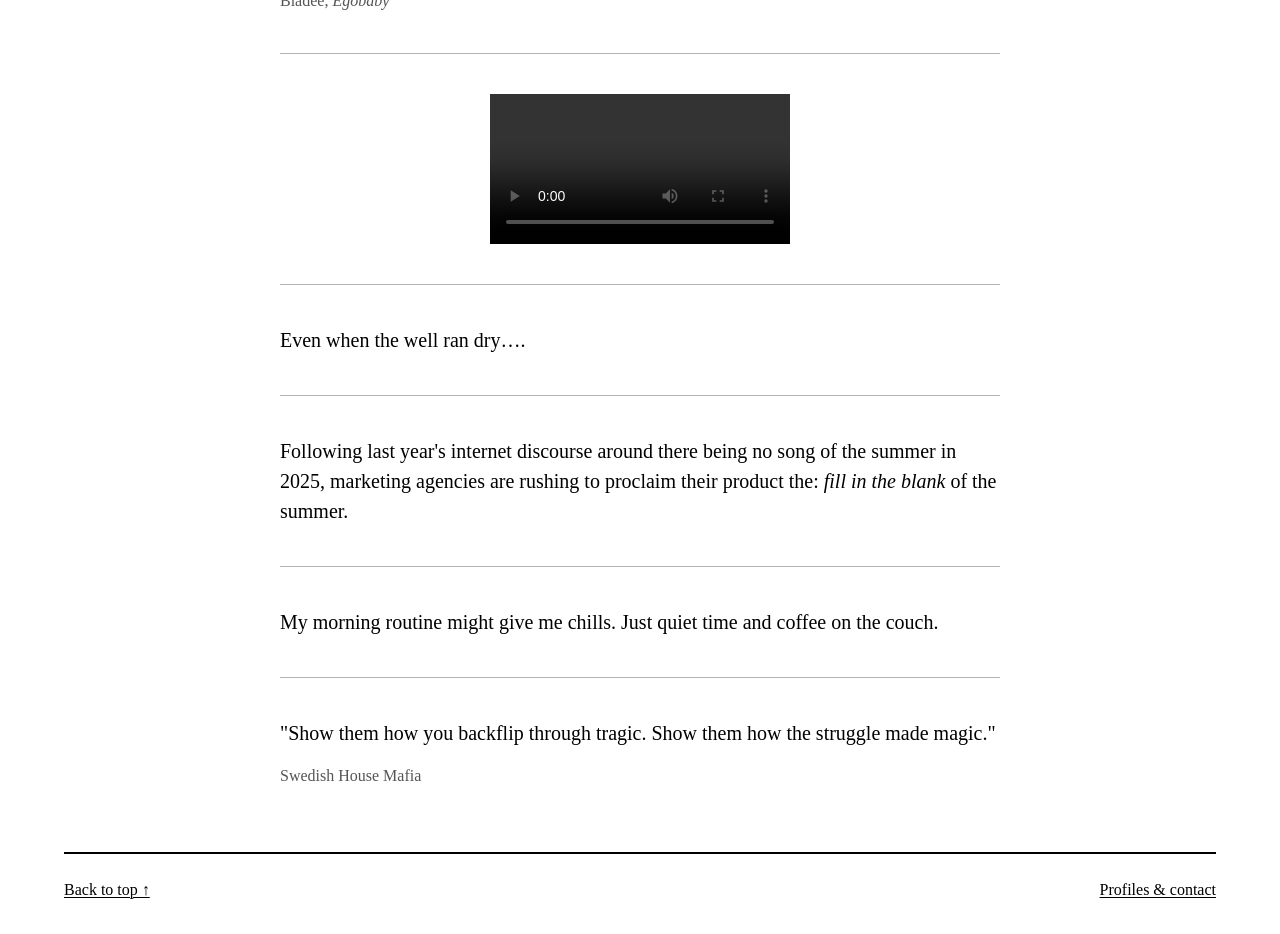
==== commit 261beeec: "Publish Texas notebook post" ====
--- a/index.html
+++ b/index.html
@@ -69,6 +69,10 @@
       <section id="notebook" class="notebook" aria-label="Notebook" tabindex="-1">
         <div class="reading-column">
           <div class="notebook-entries">
+            <article id="texas-people" class="notebook-entry" aria-label="Note">
+              <p>Texas people are inauthentically country. They play pretend and cosplay as real country people with their little cowboy hats and boots. No hate though at least they elected Talafrico.</p>
+            </article>
+
             <article id="victorious-yung-lean-bladee" class="notebook-entry" aria-label="Victorious by Yung Lean and Bladee">
               <img src="assets/notebook/victorious-yung-lean-bladee.jpg" alt="Black-and-white Yung Lean and Bladee Victorious graphic with a lyric excerpt" width="975" height="975" loading="lazy" decoding="async" />
             </article>
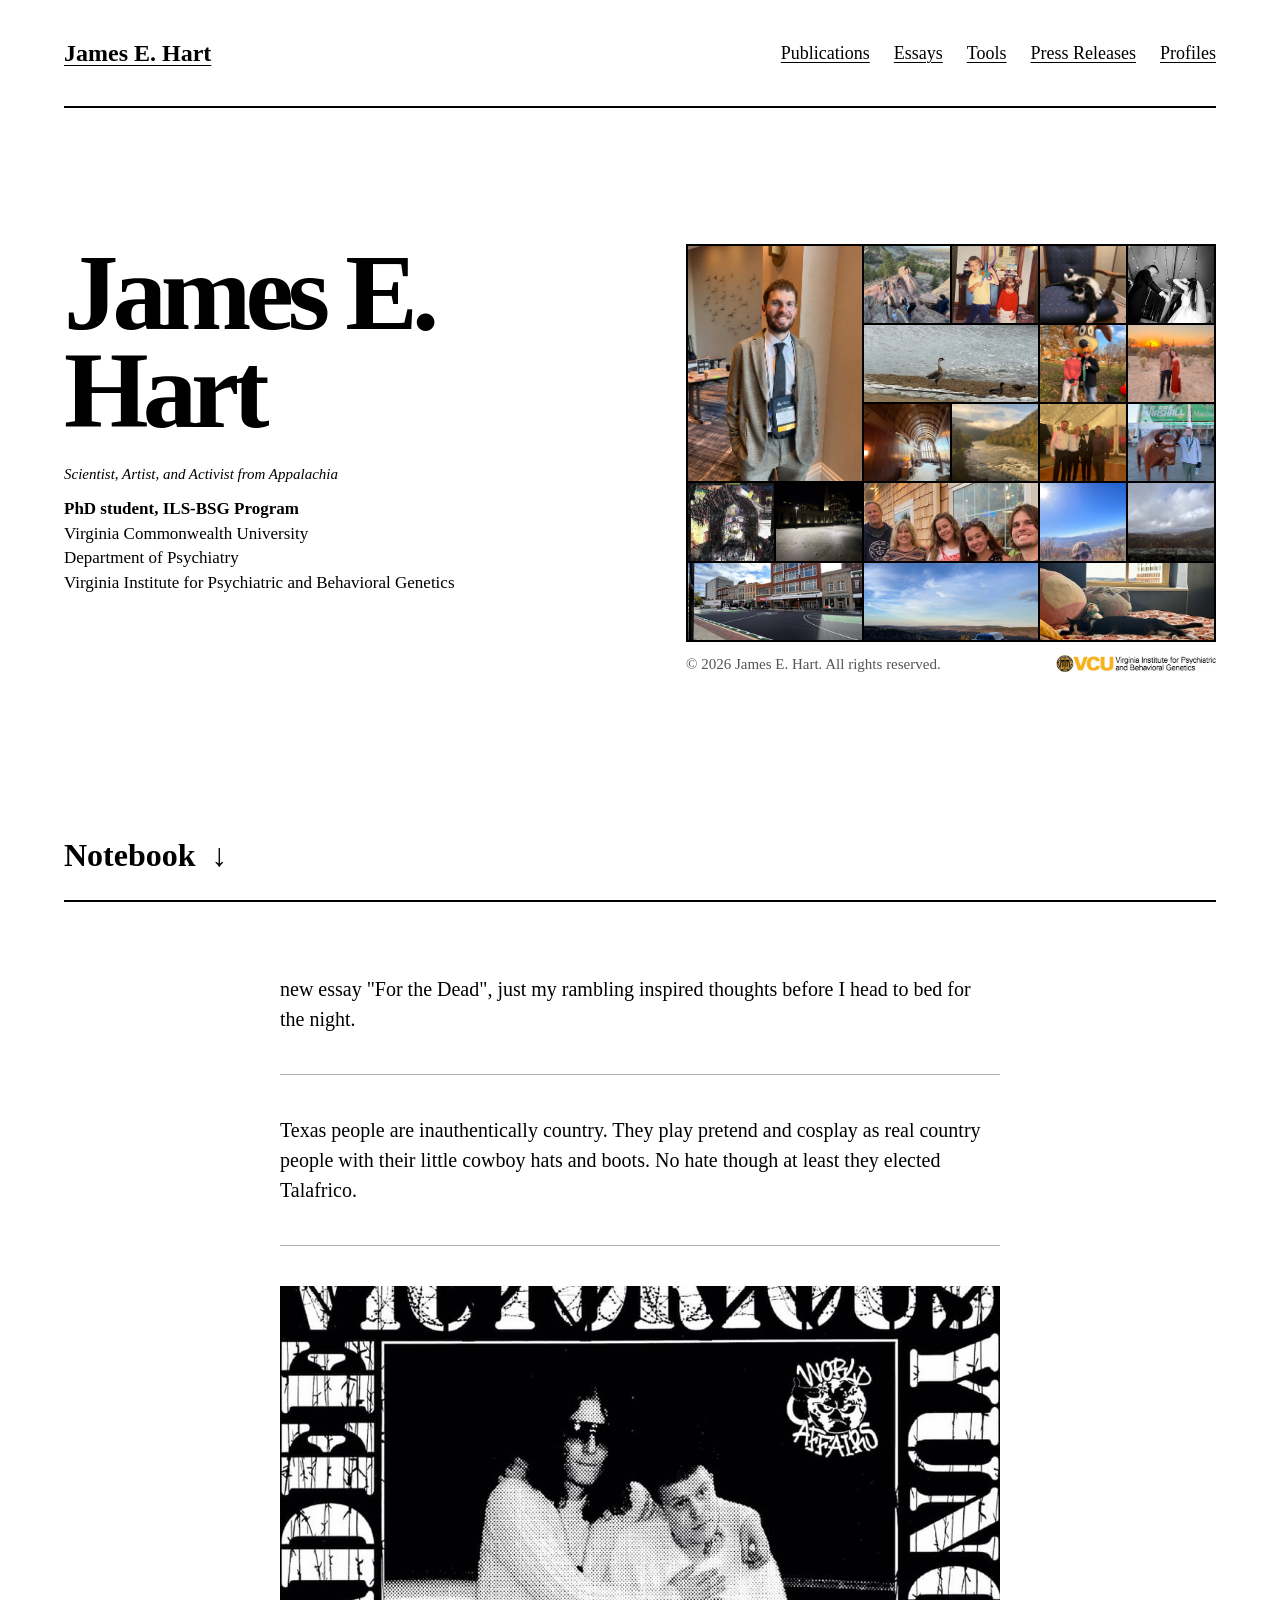
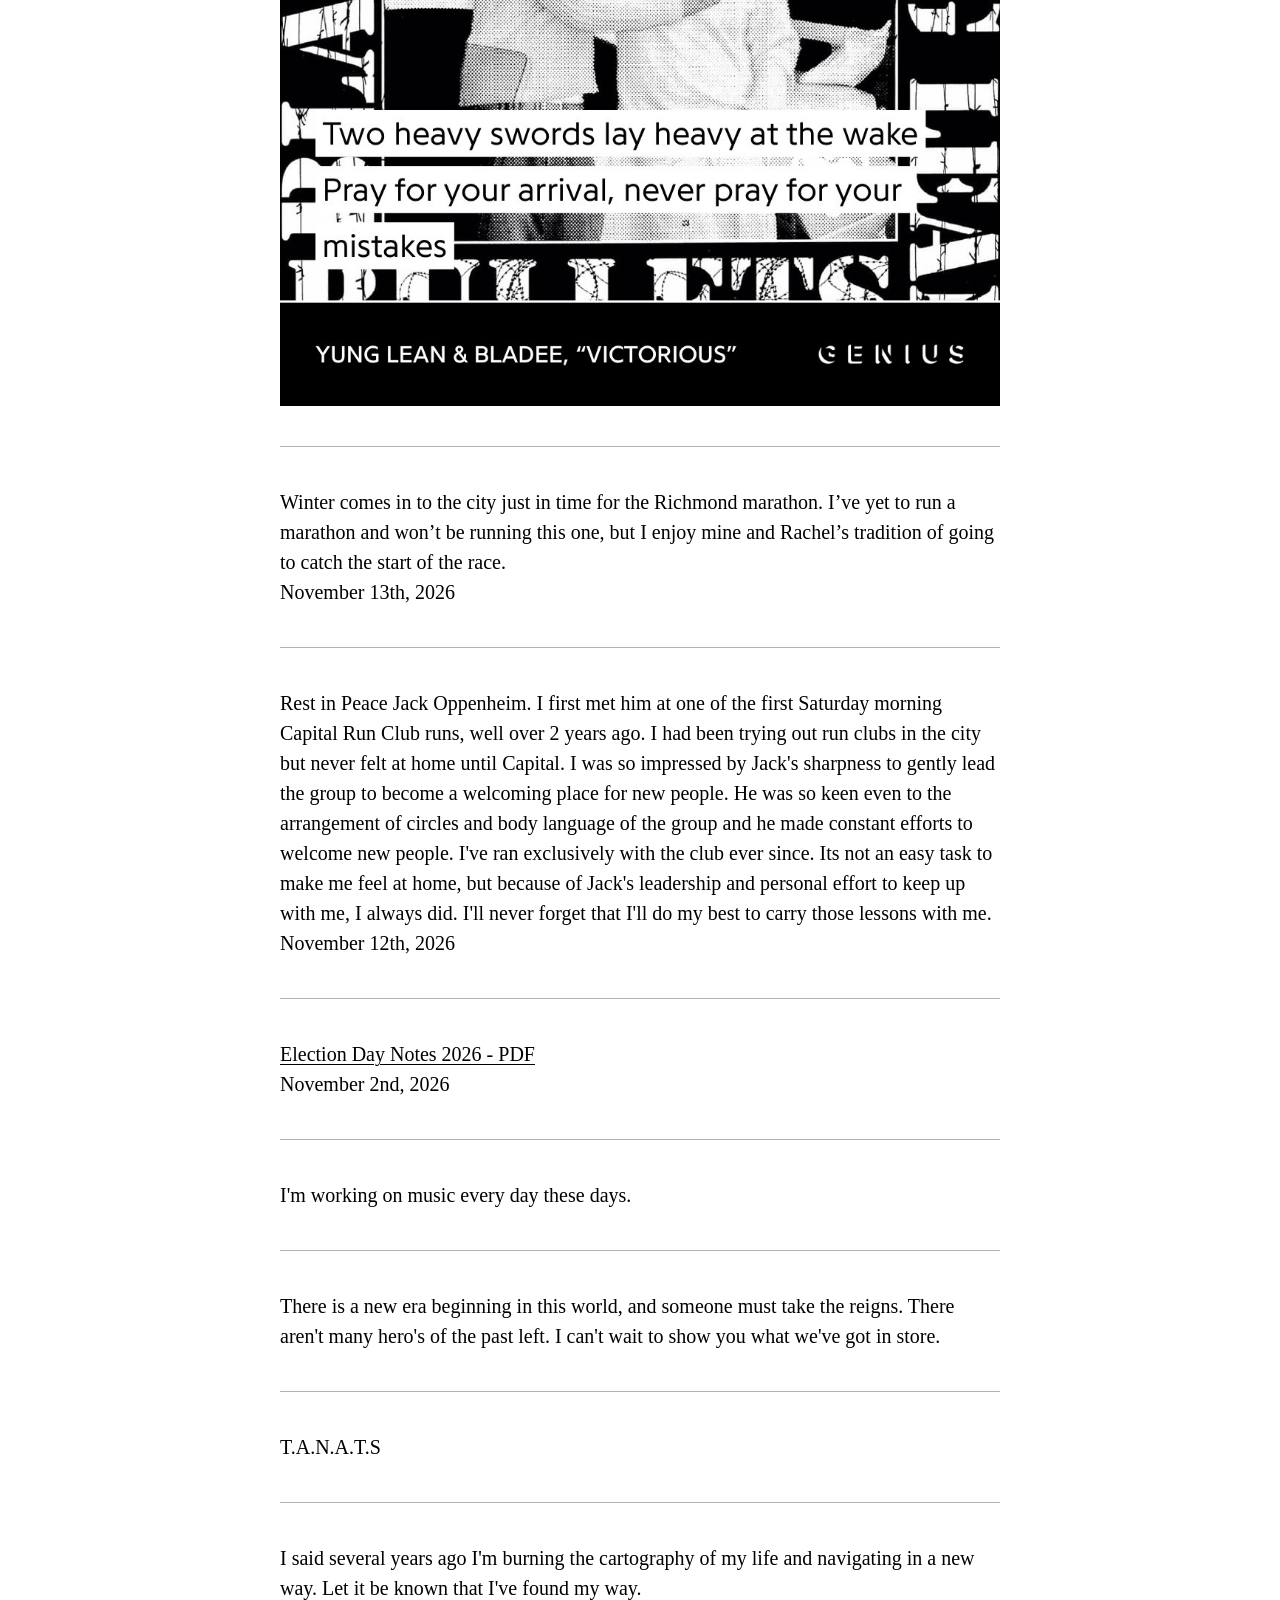
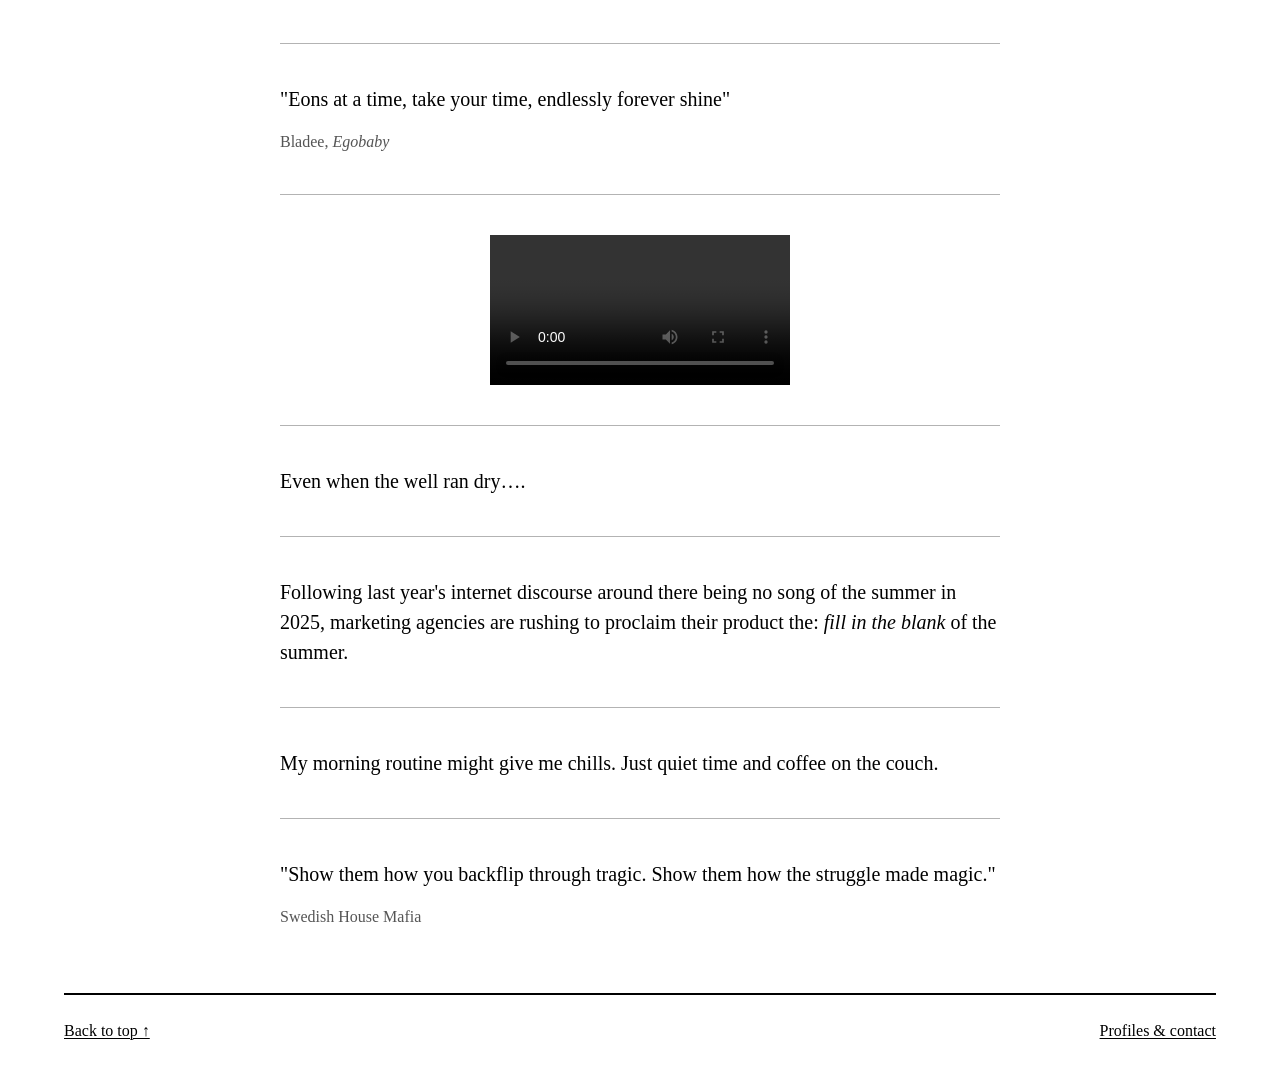
==== commit 297c296d: "Publish For the Dead essay and notebook announcement" ====
--- a/index.html
+++ b/index.html
@@ -69,6 +69,10 @@
       <section id="notebook" class="notebook" aria-label="Notebook" tabindex="-1">
         <div class="reading-column">
           <div class="notebook-entries">
+            <article id="new-essay-for-the-dead" class="notebook-entry" aria-label="Note">
+              <p>new essay "For the Dead", just my rambling inspired thoughts before I head to bed for the night.</p>
+            </article>
+
             <article id="texas-people" class="notebook-entry" aria-label="Note">
               <p>Texas people are inauthentically country. They play pretend and cosplay as real country people with their little cowboy hats and boots. No hate though at least they elected Talafrico.</p>
             </article>
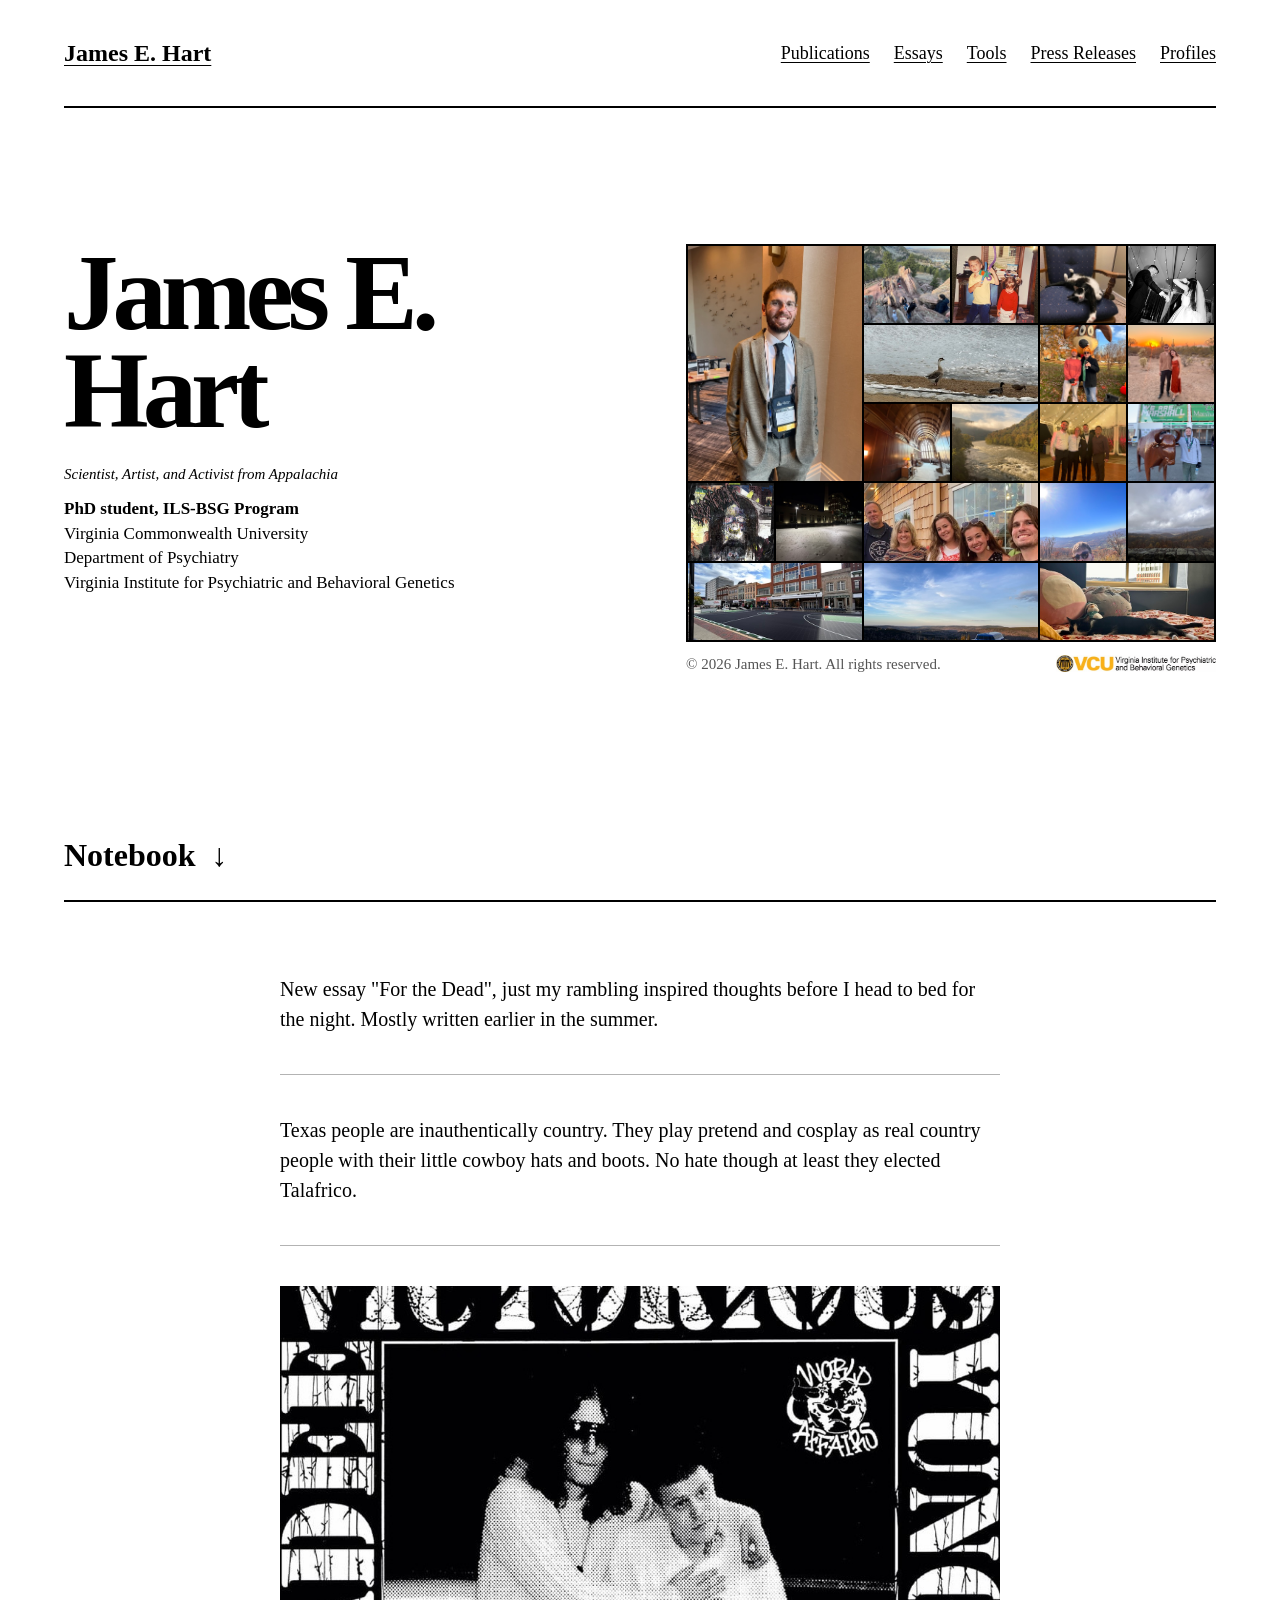
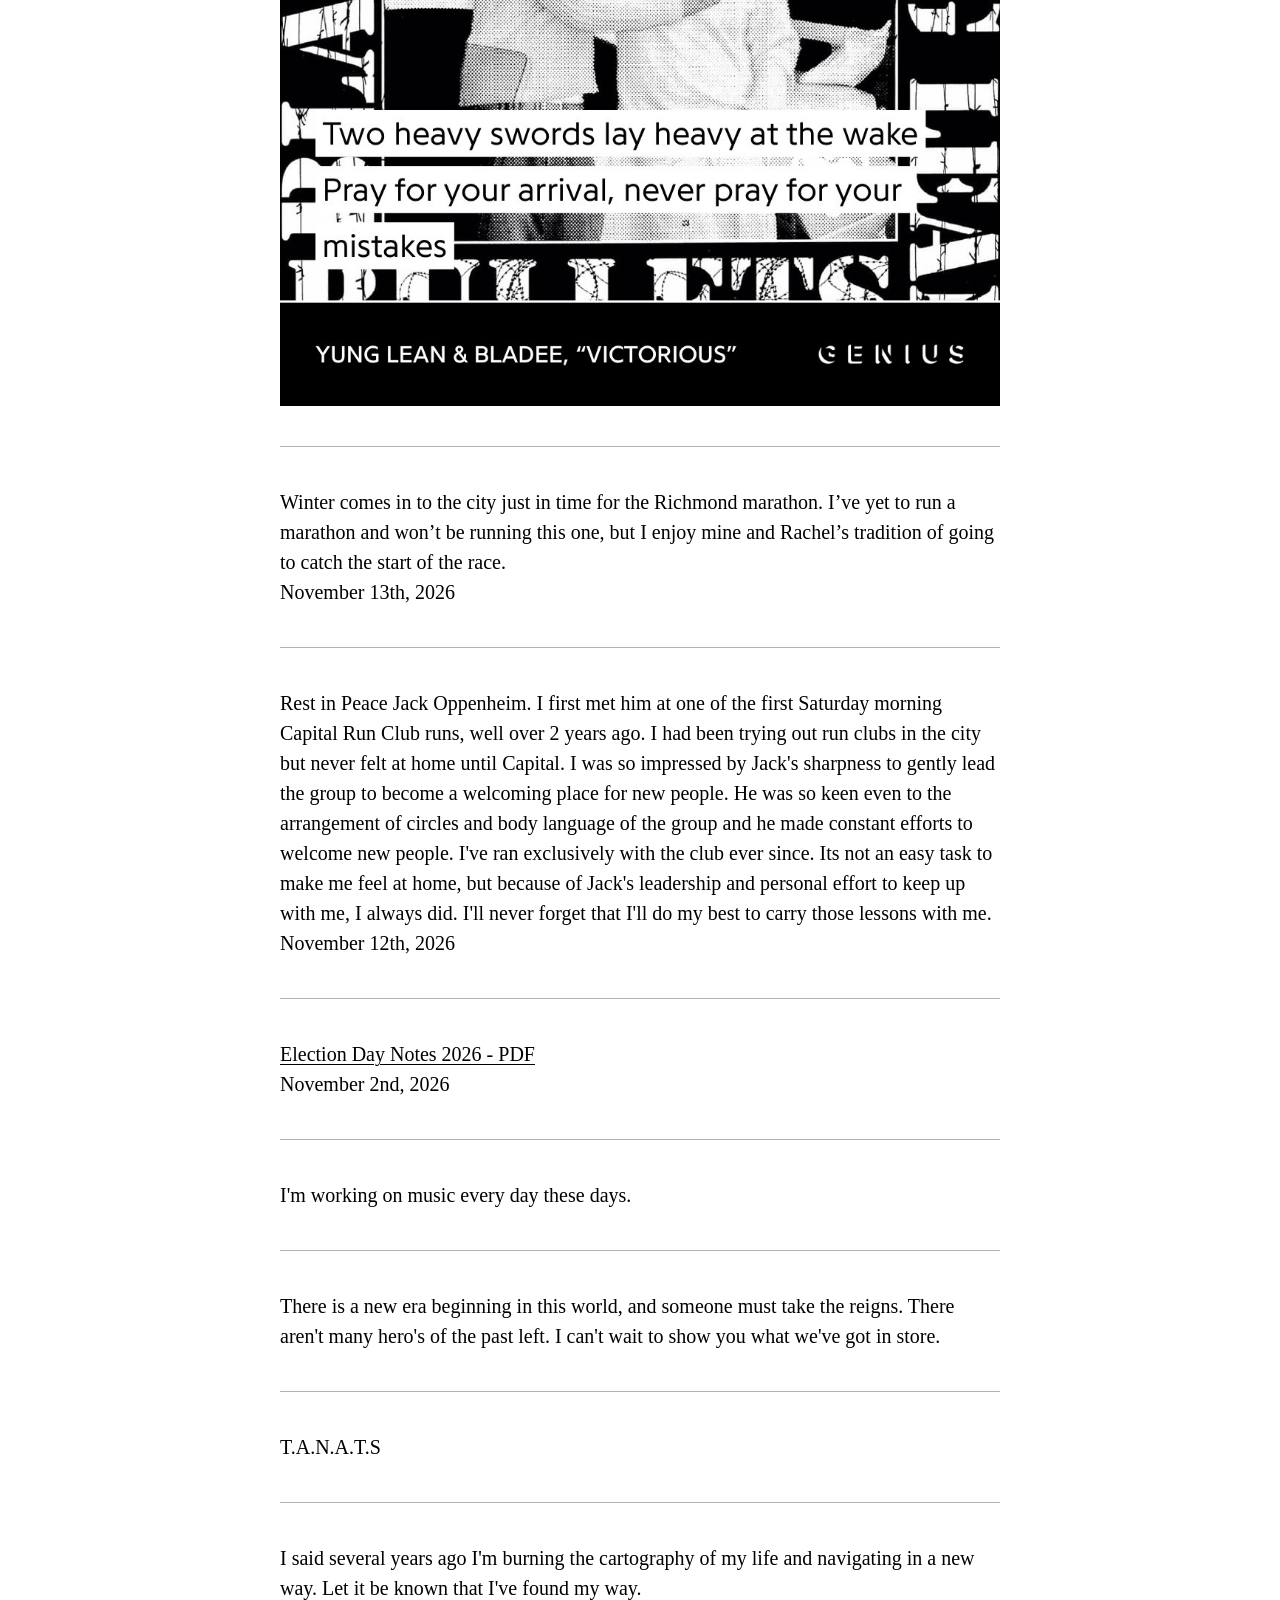
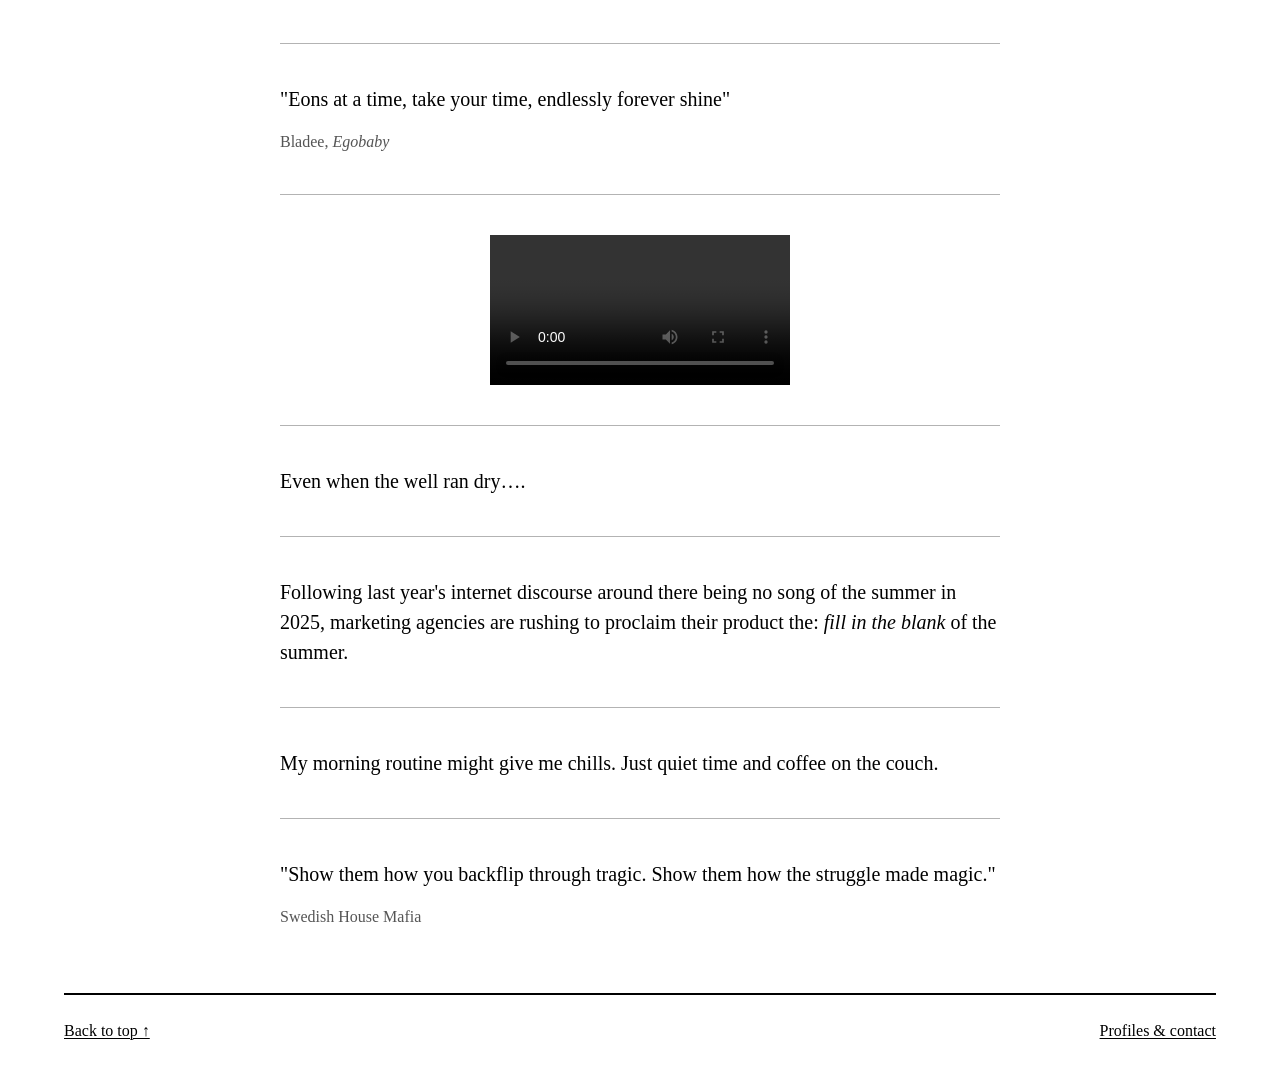
==== commit 2fe21b9c: "Update For the Dead notebook announcement" ====
--- a/index.html
+++ b/index.html
@@ -70,7 +70,7 @@
         <div class="reading-column">
           <div class="notebook-entries">
             <article id="new-essay-for-the-dead" class="notebook-entry" aria-label="Note">
-              <p>new essay "For the Dead", just my rambling inspired thoughts before I head to bed for the night.</p>
+              <p>New essay "For the Dead", just my rambling inspired thoughts before I head to bed for the night. Mostly written earlier in the summer.</p>
             </article>
 
             <article id="texas-people" class="notebook-entry" aria-label="Note">
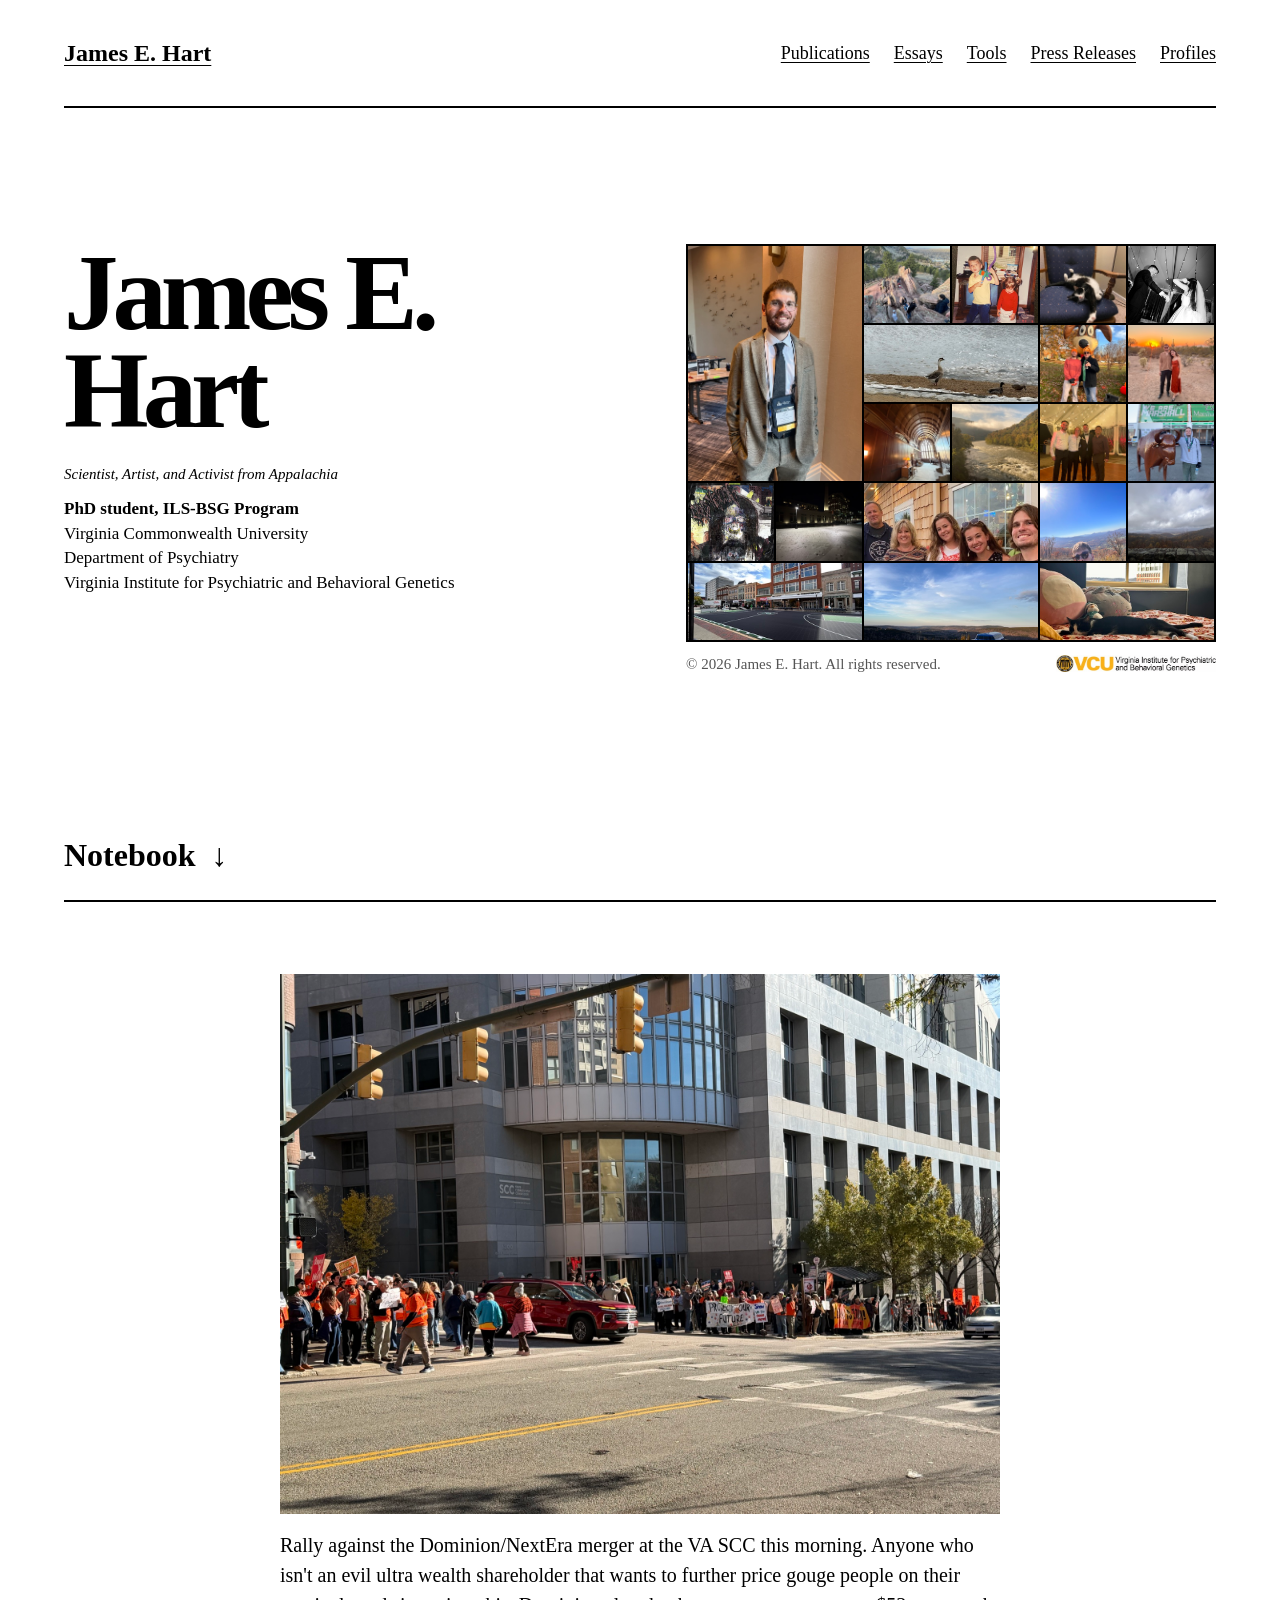
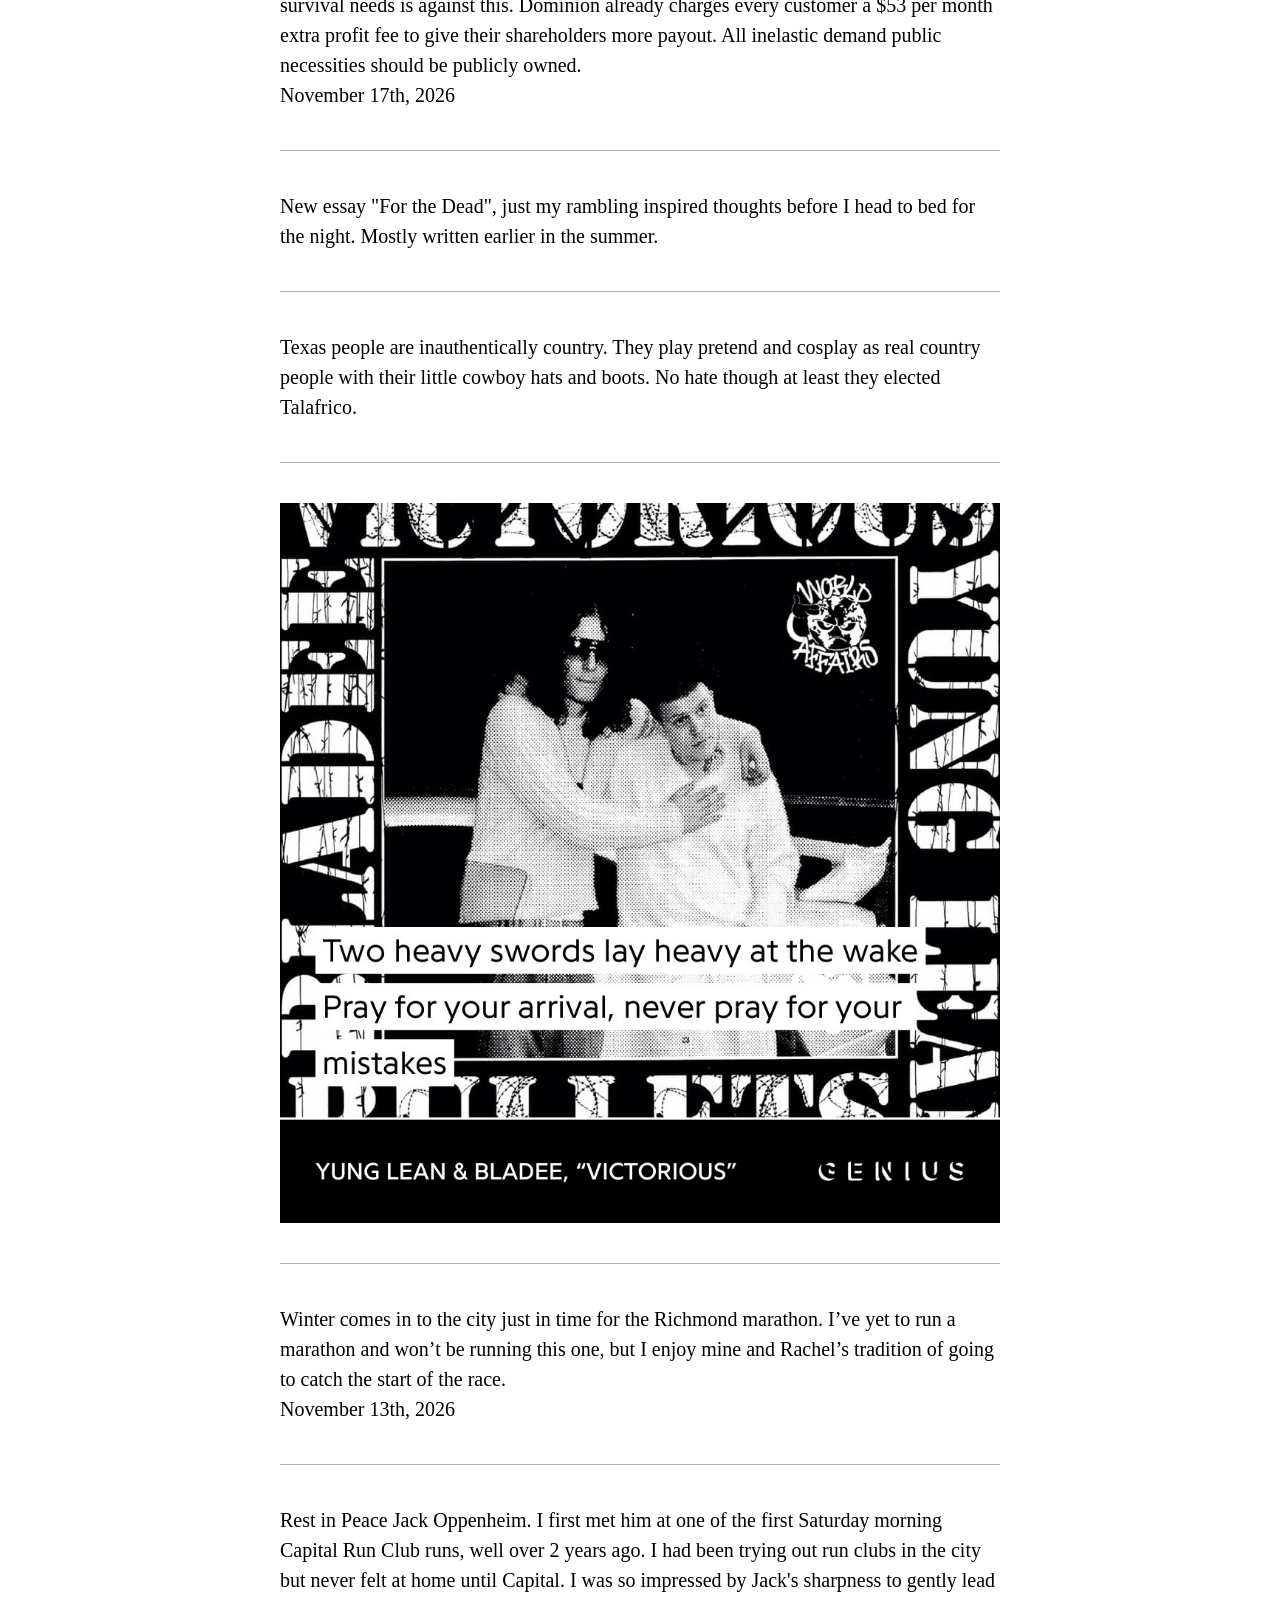
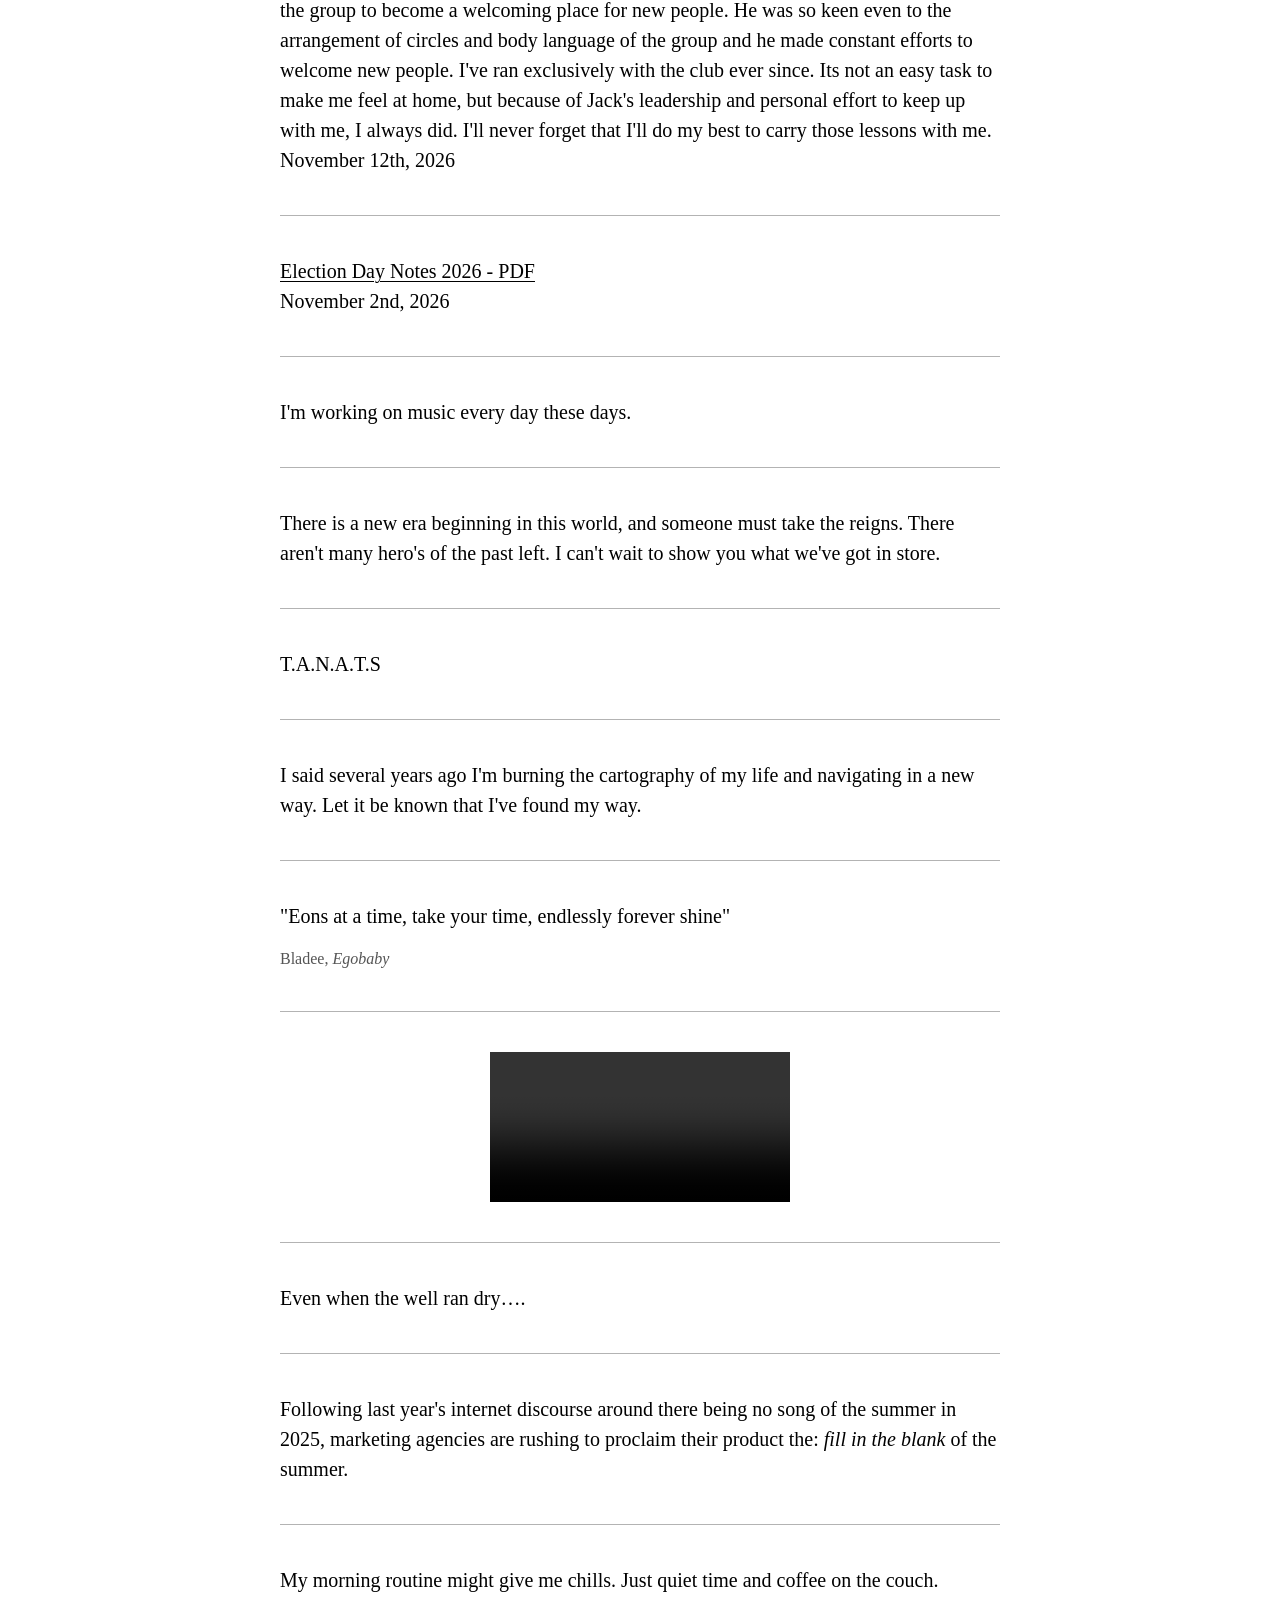
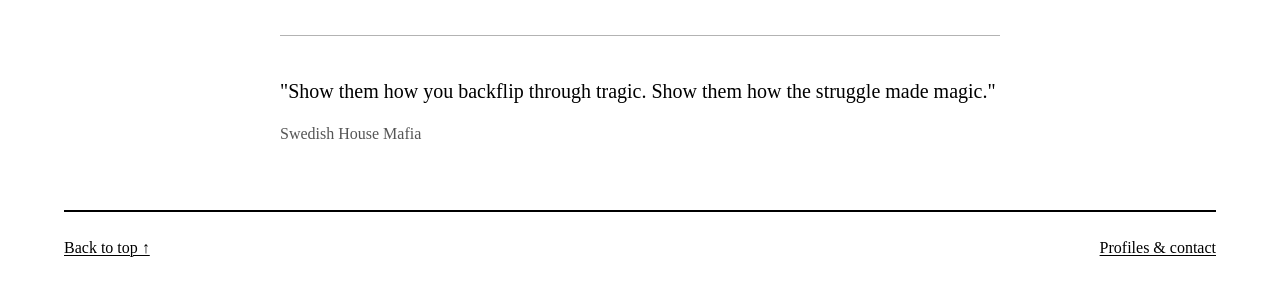
==== commit bd888104: "Publish Dominion NextEra rally notebook photo and caption" ====
--- a/index.html
+++ b/index.html
@@ -69,6 +69,18 @@
       <section id="notebook" class="notebook" aria-label="Notebook" tabindex="-1">
         <div class="reading-column">
           <div class="notebook-entries">
+            <article id="dominion-nextera-merger-rally-2026" class="notebook-entry" aria-label="Rally against the Dominion/NextEra merger">
+              <figure>
+                <img src="assets/notebook/dominion-nextera-merger-rally-2026-11-17.jpg" alt="People holding protest signs outside the Virginia State Corporation Commission building" width="1800" height="1350" loading="lazy" decoding="async" />
+                <figcaption>
+                  <p>
+                    Rally against the Dominion/NextEra merger at the VA SCC this morning. Anyone who isn't an evil ultra wealth shareholder that wants to further price gouge people on their survival needs is against this. Dominion already charges every customer a $53 per month extra profit fee to give their shareholders more payout. All inelastic demand public necessities should be publicly owned.<br />
+                    <time datetime="2026-11-17">November 17th, 2026</time>
+                  </p>
+                </figcaption>
+              </figure>
+            </article>
+
             <article id="new-essay-for-the-dead" class="notebook-entry" aria-label="Note">
               <p>New essay "For the Dead", just my rambling inspired thoughts before I head to bed for the night. Mostly written earlier in the summer.</p>
             </article>
--- a/styles.css
+++ b/styles.css
@@ -274,6 +274,10 @@
   height: auto;
 }
 
+.notebook-entry figcaption {
+  margin-top: 1rem;
+}
+
 .notebook-entry blockquote {
   font-size: inherit;
   line-height: inherit;
@@ -393,9 +397,6 @@
 .profile-photo img {
   width: 100%;
   height: auto;
-  aspect-ratio: 627 / 513;
-  object-fit: cover;
-  object-position: center top;
   border: 2px solid var(--ink);
 }
 
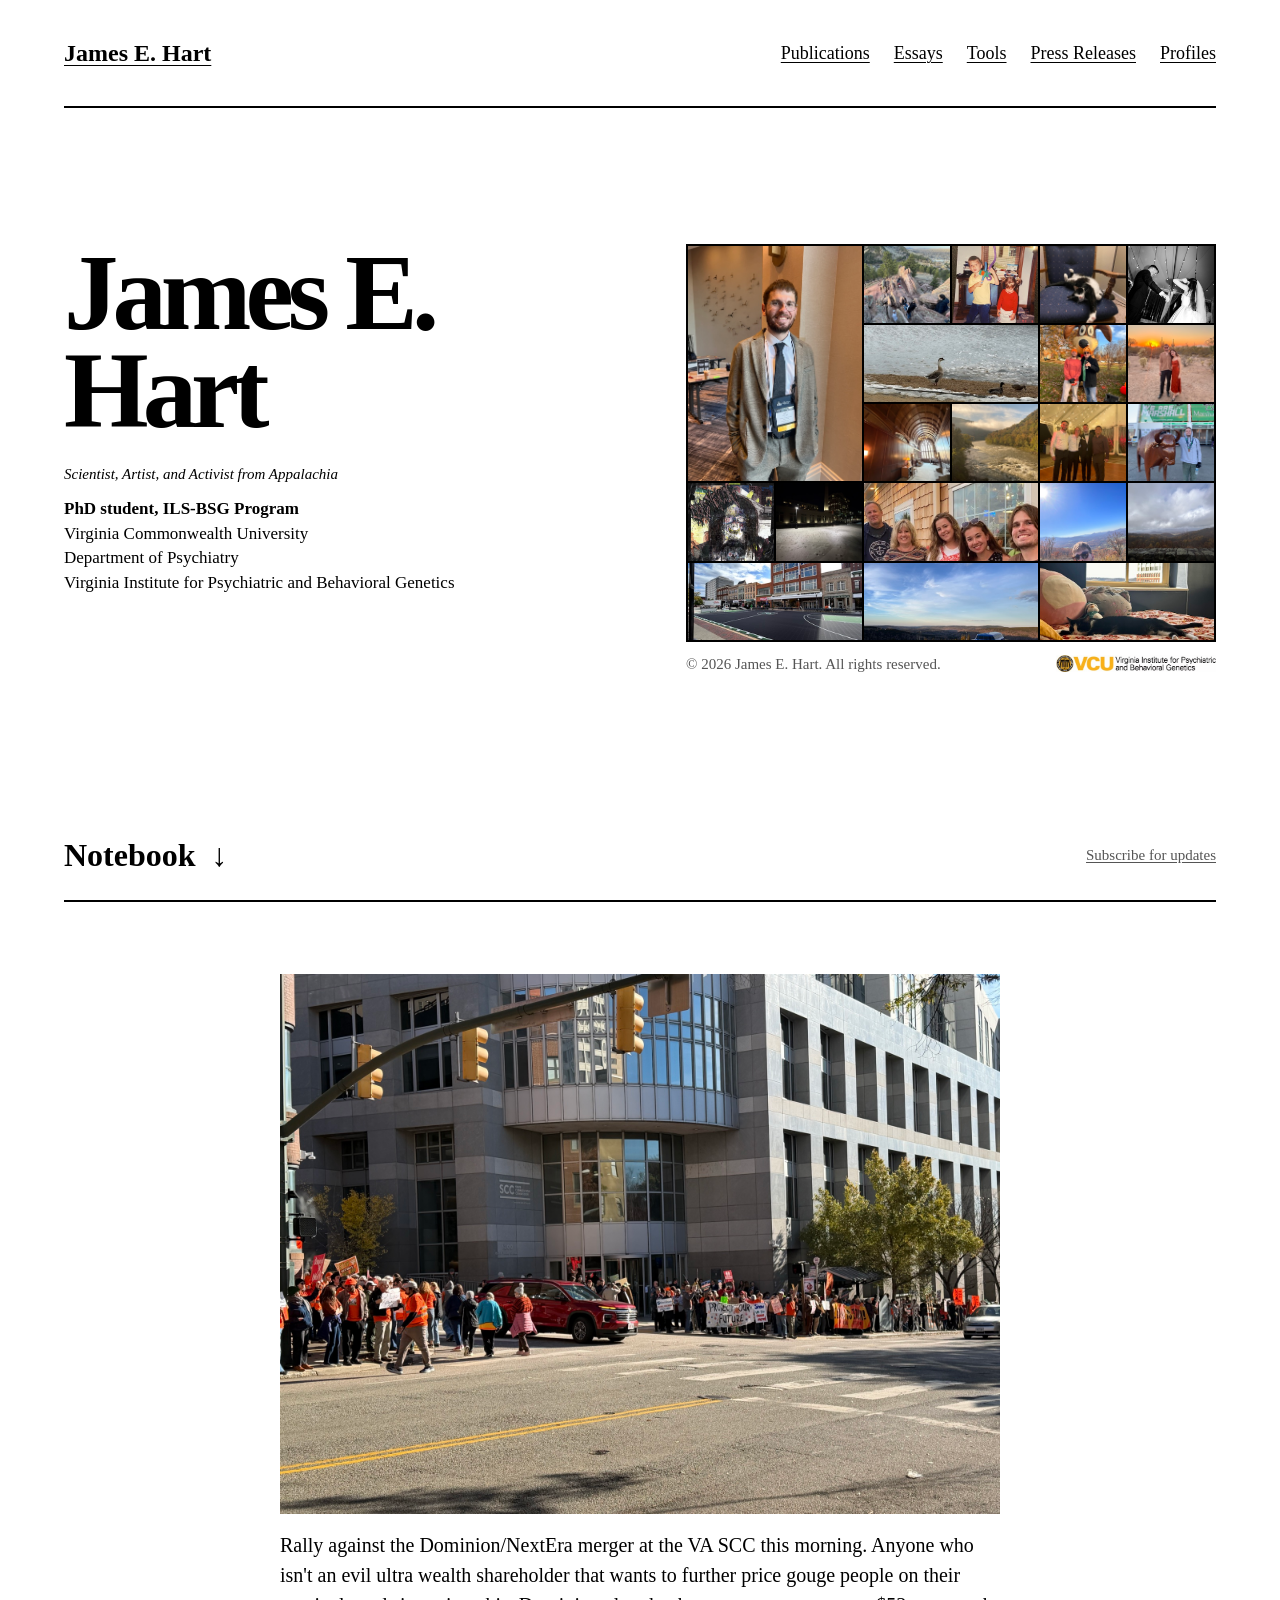
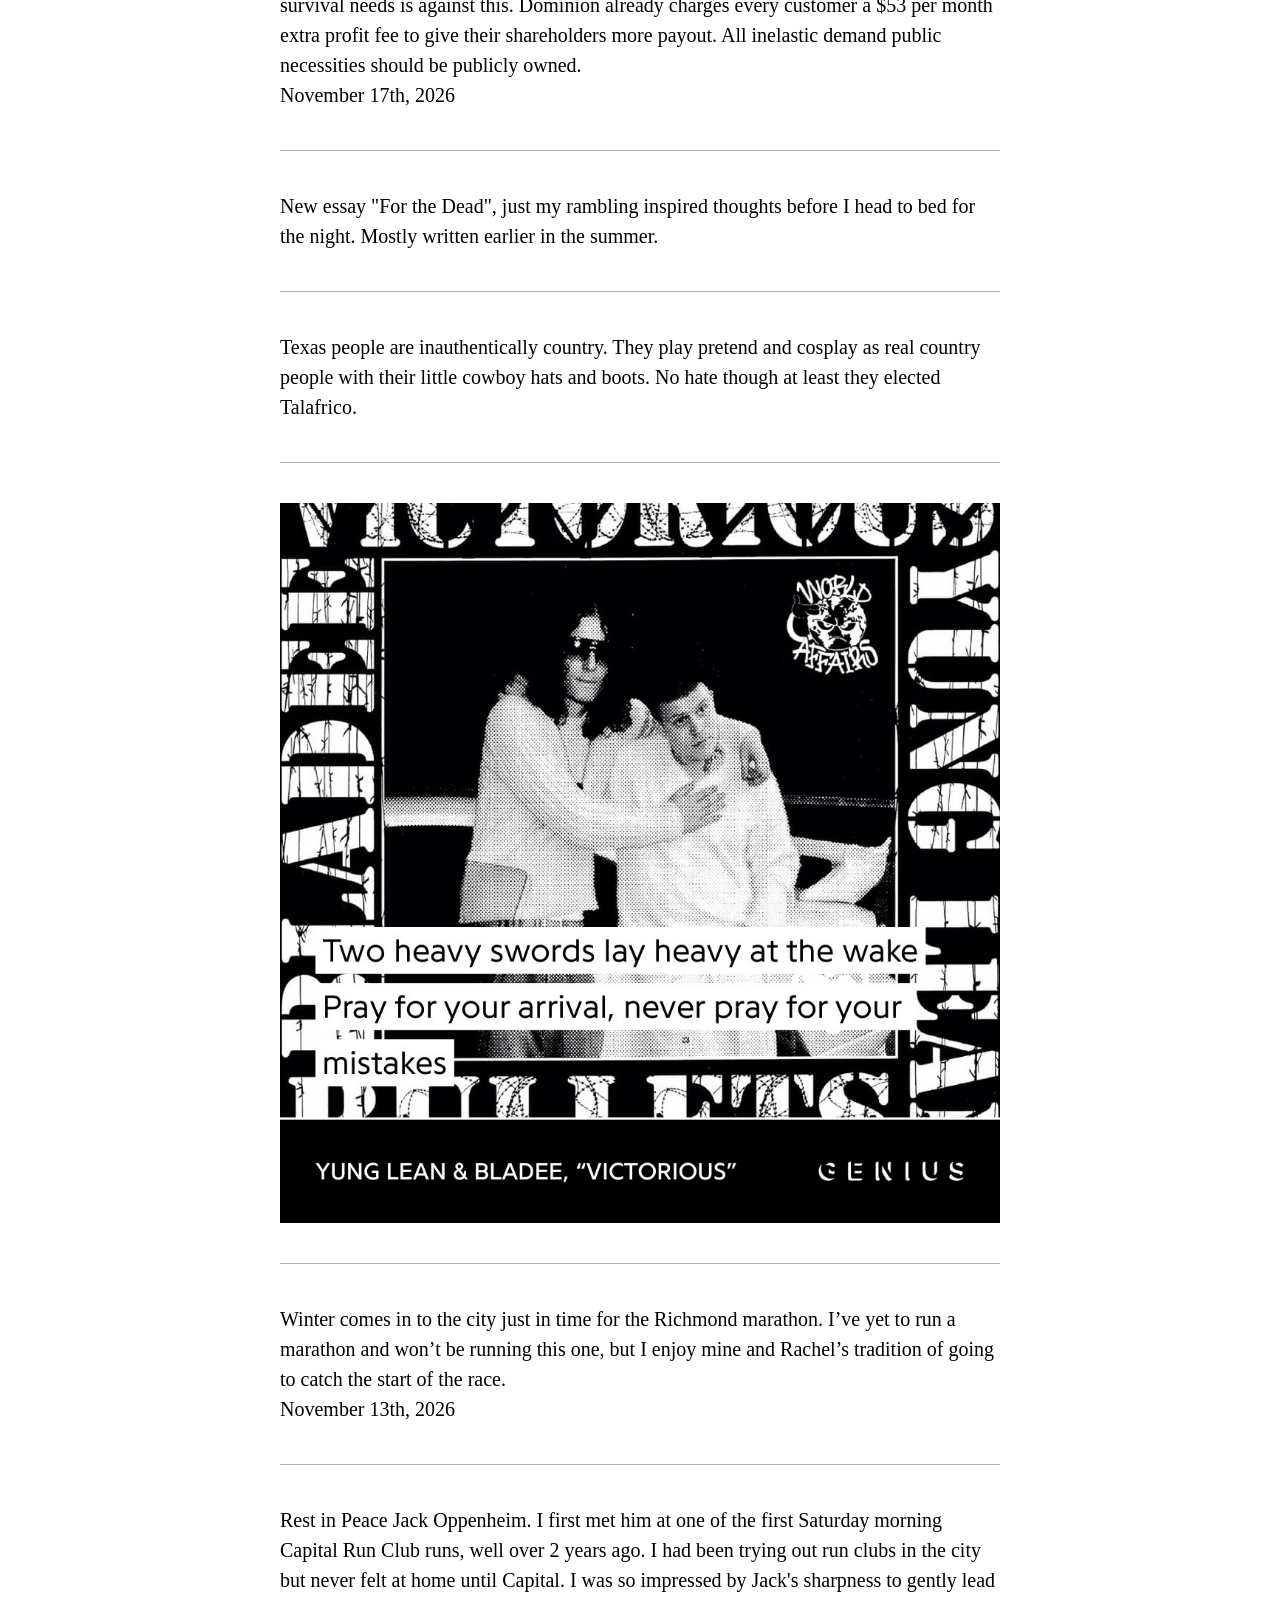
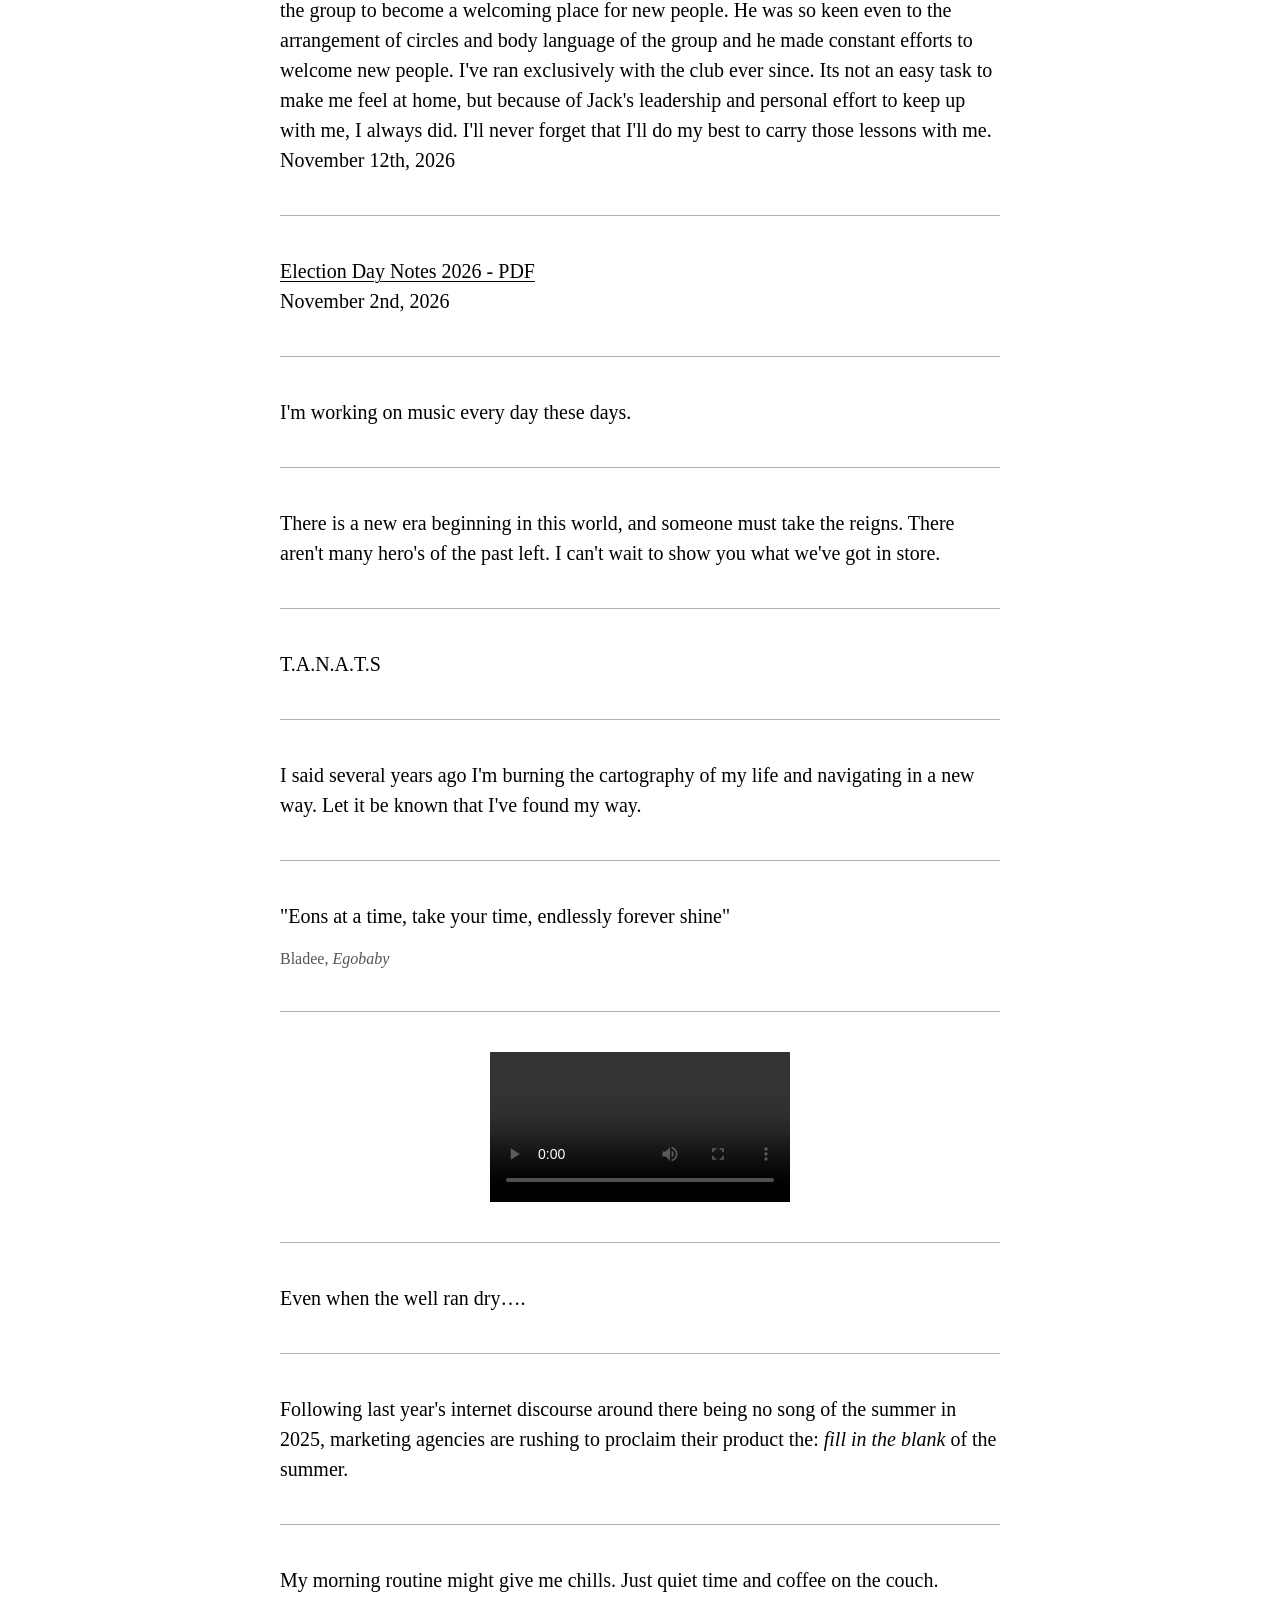
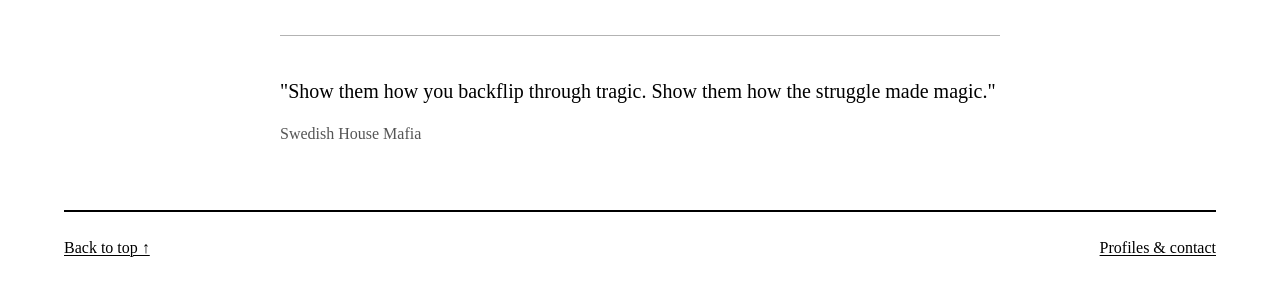
==== commit 4d7dcf63: "Add discreet subscription form to landing page" ====
--- a/index.html
+++ b/index.html
@@ -61,9 +61,23 @@
             </figcaption>
           </figure>
         </div>
-        <a class="notebook-jump" href="#notebook">
-          <span>Notebook</span><span aria-hidden="true">↓</span>
-        </a>
+        <div class="introduction-footer">
+          <a class="notebook-jump" href="#notebook">
+            <span>Notebook</span><span aria-hidden="true">↓</span>
+          </a>
+          <details id="subscribe" class="subscribe">
+            <summary>Subscribe for updates</summary>
+            <form class="subscribe-form" action="https://formsubmit.co/hartj5@vcu.edu" method="POST">
+              <label for="subscribe-email">Email address</label>
+              <div class="subscribe-fields">
+                <input id="subscribe-email" type="email" name="email" autocomplete="email" placeholder="you@example.com" required />
+                <button type="submit">Subscribe</button>
+              </div>
+              <input type="hidden" name="_subject" value="Website subscription signup" />
+              <input class="subscribe-honeypot" type="text" name="_honey" tabindex="-1" autocomplete="off" aria-hidden="true" />
+            </form>
+          </details>
+        </div>
       </section>
 
       <section id="notebook" class="notebook" aria-label="Notebook" tabindex="-1">
--- a/styles.css
+++ b/styles.css
@@ -225,6 +225,14 @@
   height: auto;
 }
 
+.introduction-footer {
+  display: flex;
+  flex-wrap: wrap;
+  align-items: center;
+  justify-content: space-between;
+  gap: 1rem;
+}
+
 .notebook-jump {
   display: flex;
   align-items: center;
@@ -241,6 +249,76 @@
   text-underline-offset: 0.15em;
 }
 
+.subscribe {
+  position: relative;
+  flex-shrink: 0;
+  margin-left: auto;
+  color: var(--secondary);
+  font-size: 0.9375rem;
+  line-height: 1.4;
+}
+
+.subscribe summary {
+  padding-block: 0.75rem;
+  list-style: none;
+  cursor: pointer;
+  text-decoration: underline;
+  text-underline-offset: 0.15em;
+}
+
+.subscribe summary::-webkit-details-marker {
+  display: none;
+}
+
+.subscribe-form {
+  position: absolute;
+  right: 0;
+  bottom: calc(100% + 0.25rem);
+  z-index: 1;
+  width: min(20rem, calc(100vw - 2rem));
+  padding: 1rem;
+  font-size: 1rem;
+  color: var(--ink);
+  border: 1px solid var(--rule);
+  background: var(--paper);
+}
+
+.subscribe-form label {
+  display: block;
+  margin-bottom: 0.5rem;
+}
+
+.subscribe-fields {
+  display: flex;
+  gap: 0.5rem;
+}
+
+.subscribe-fields input,
+.subscribe-fields button {
+  min-height: 2.5rem;
+  padding: 0.4rem 0.6rem;
+  border: 1px solid var(--rule);
+  border-radius: 0;
+  font: inherit;
+  color: var(--ink);
+  background: var(--paper);
+}
+
+.subscribe-fields input {
+  flex: 1;
+  min-width: 0;
+}
+
+.subscribe-fields button {
+  flex-shrink: 0;
+  border-color: var(--ink);
+  cursor: pointer;
+}
+
+.subscribe-honeypot {
+  display: none;
+}
+
 /* Notes share one quiet reading column, with no cards or decorative labels. */
 .notebook {
   padding-block: 4.5rem 1.5rem;
